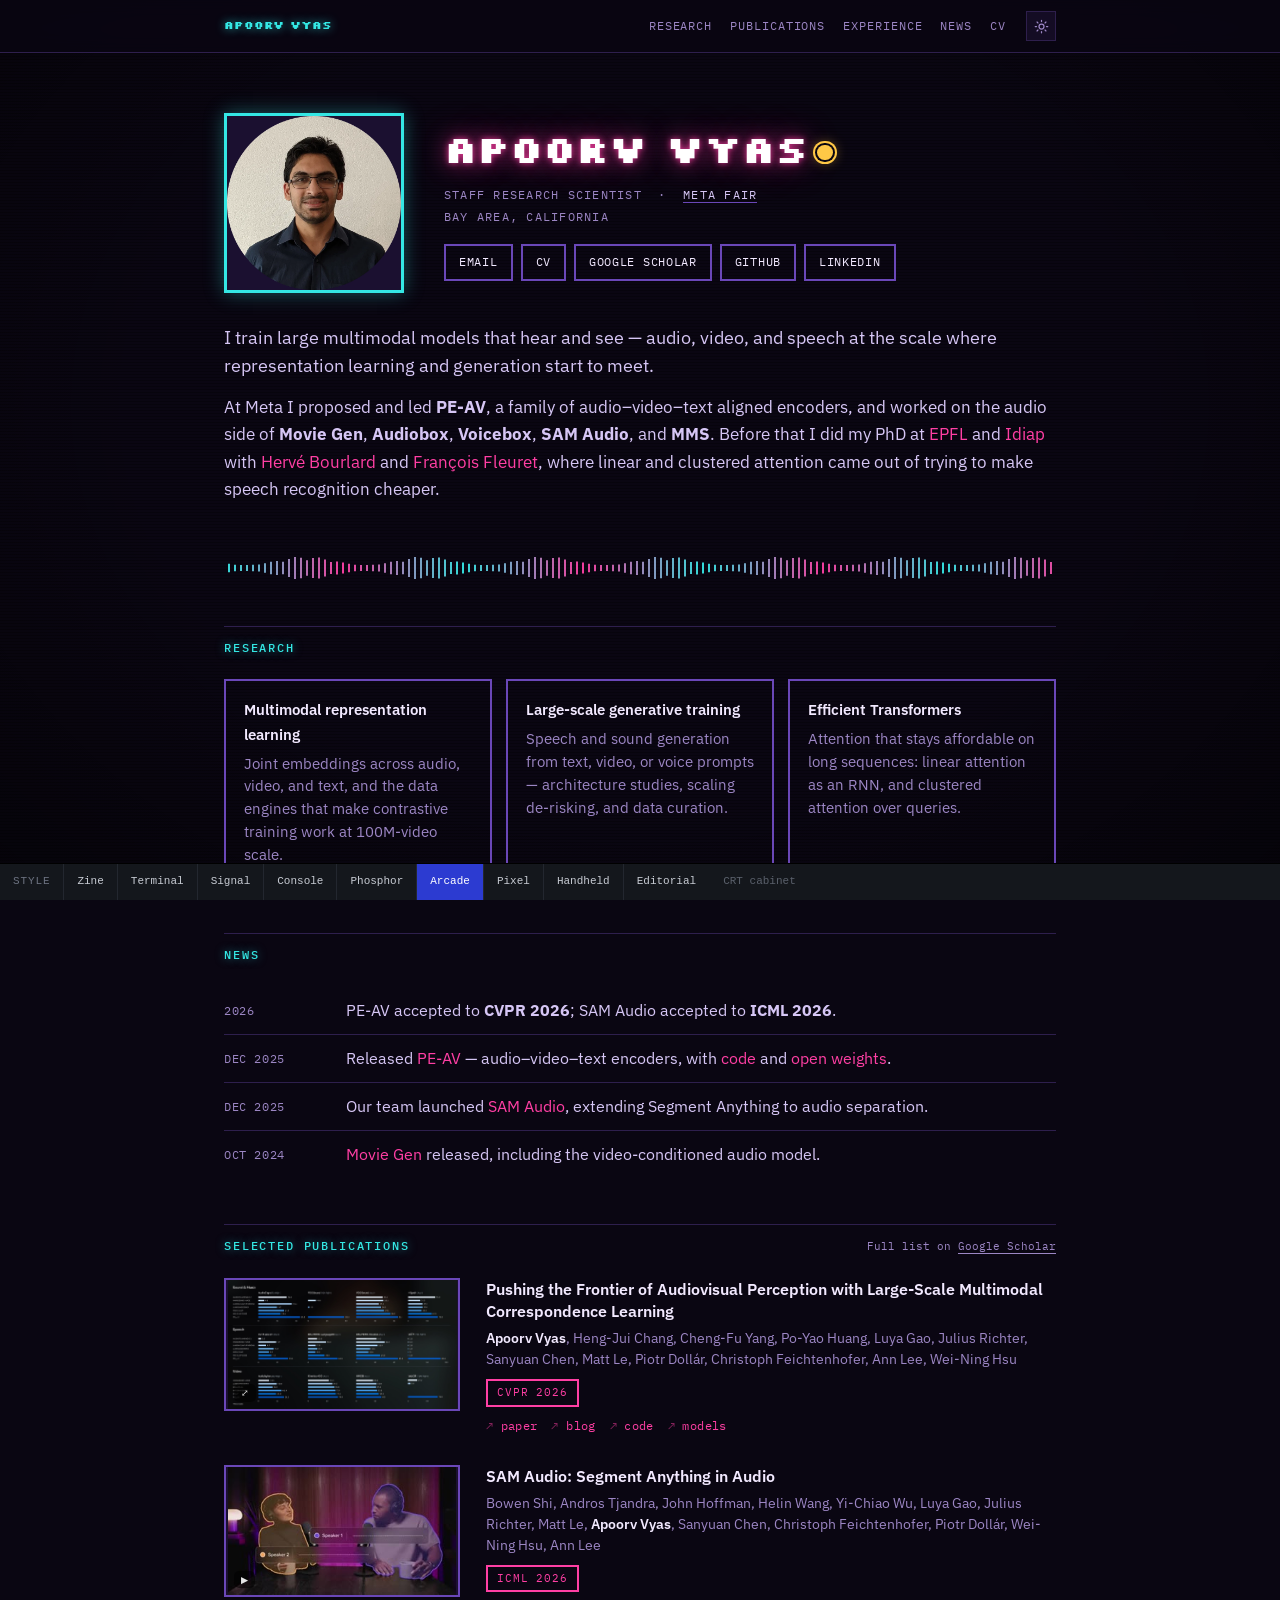
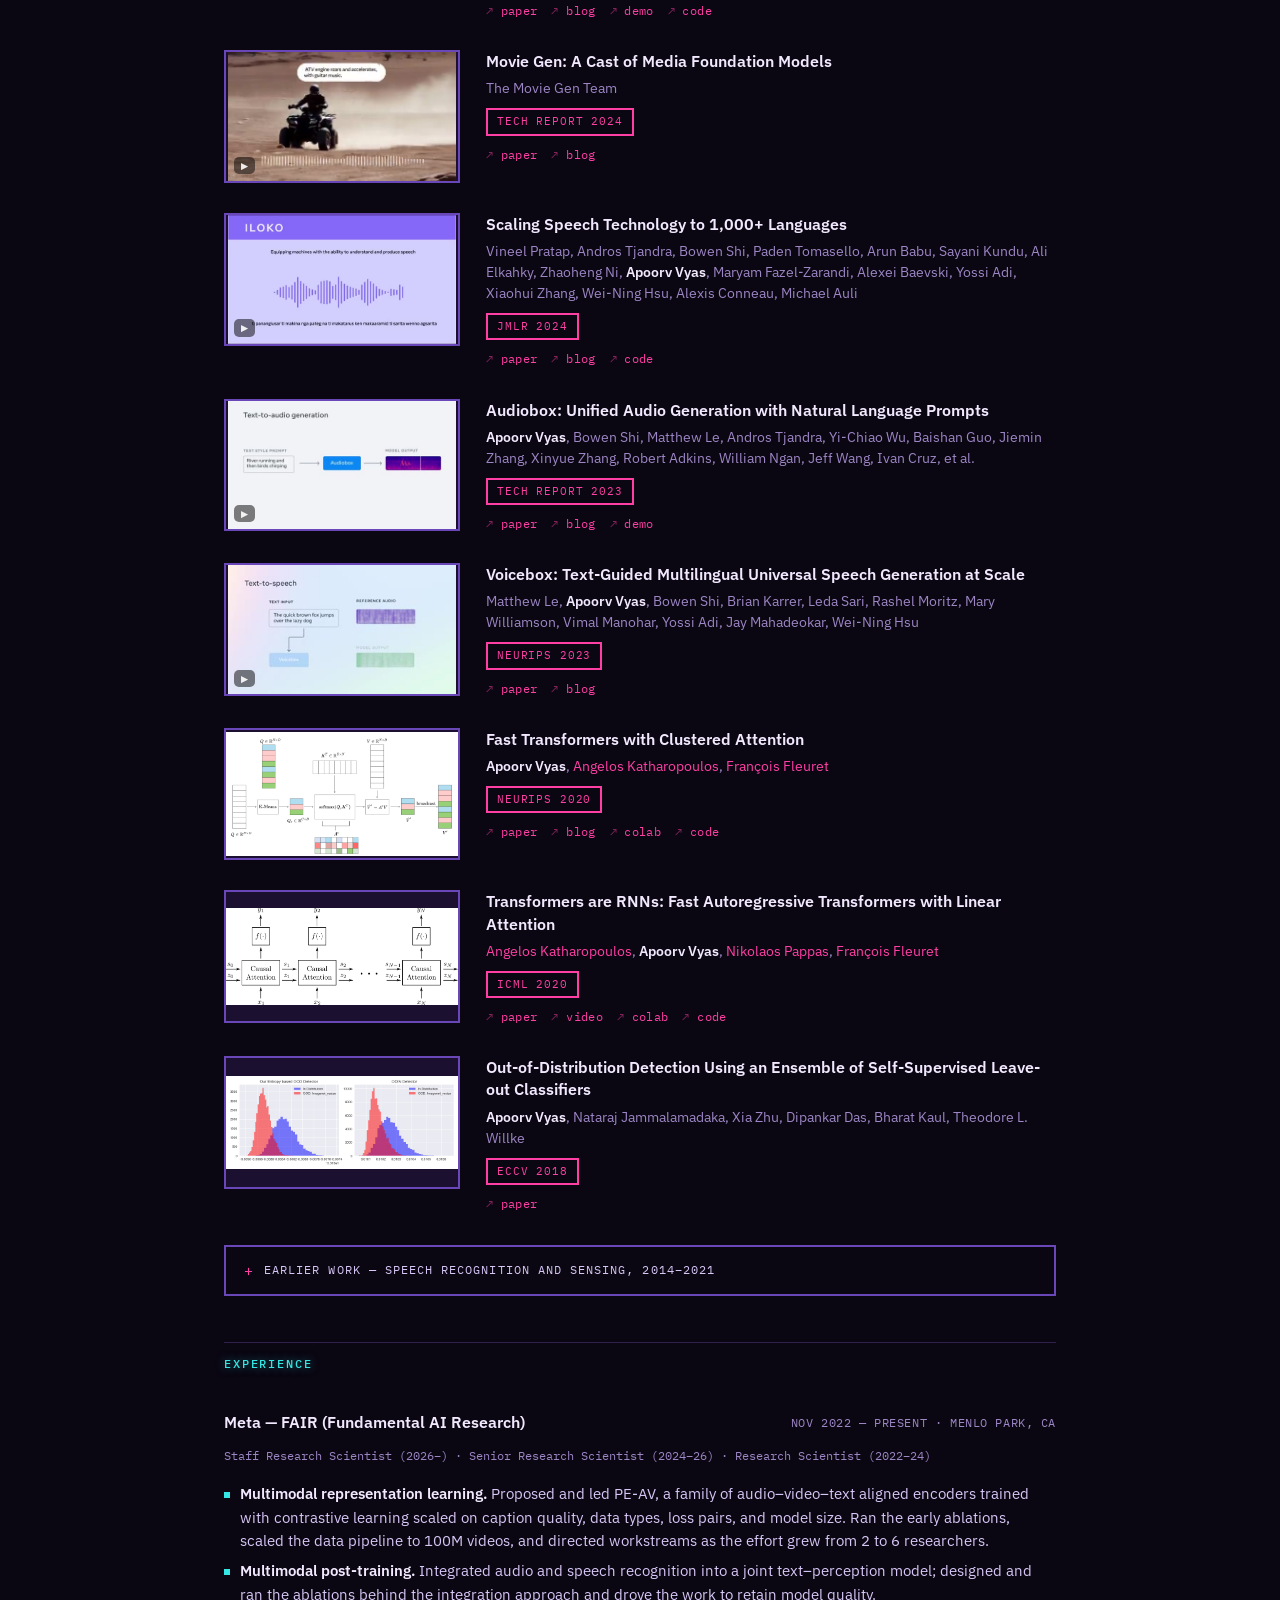
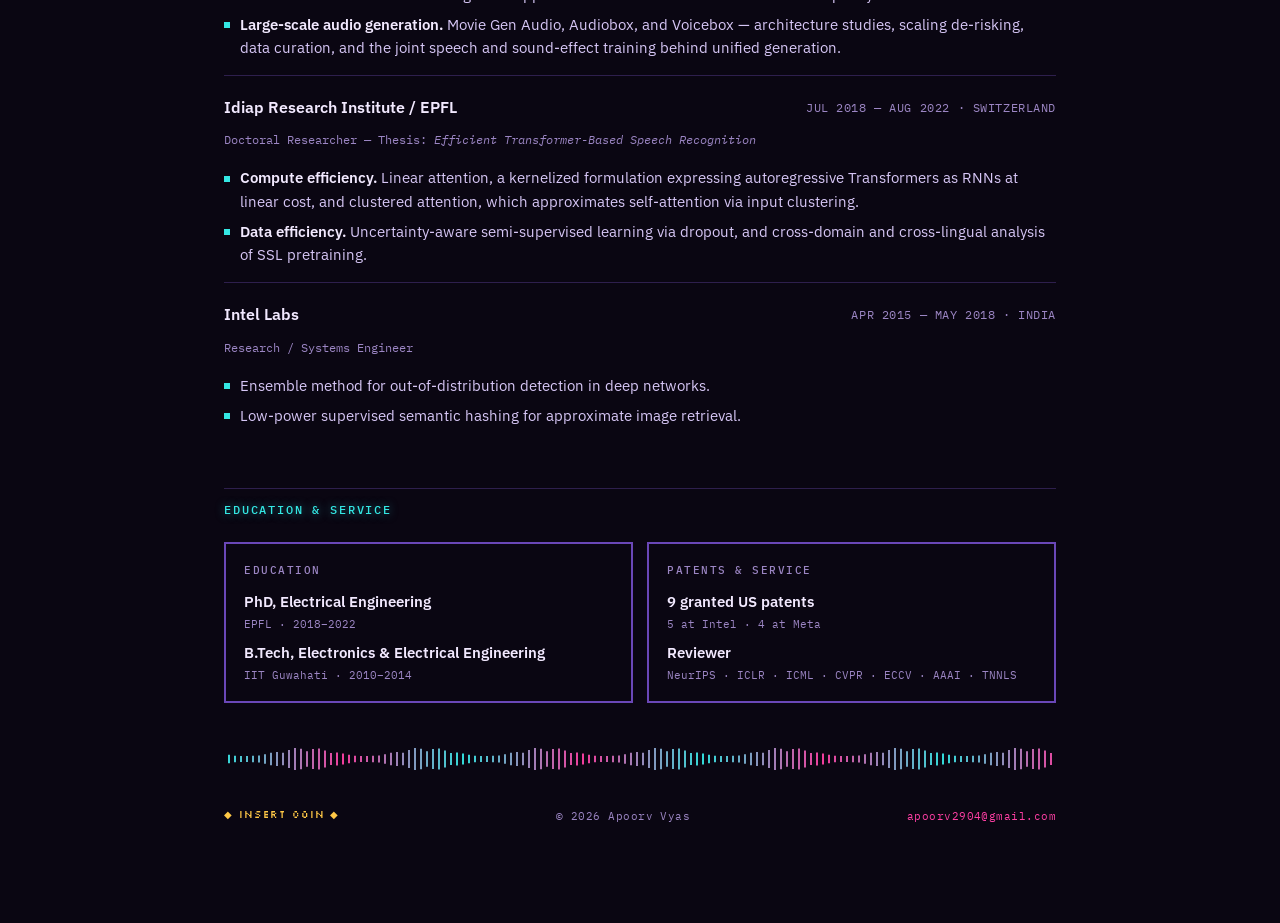
==== preview-arcade.html @ f4fce6f2 "update the website" ====
<!DOCTYPE html>
<html lang="en">
<head>
<meta charset="utf-8">
<meta name="viewport" content="width=device-width, initial-scale=1">
<title>Apoorv Vyas — Arcade</title>

<meta name="author" content="Apoorv Vyas">
<meta name="description" content="Apoorv Vyas is a Staff Research Scientist at Meta FAIR working on multimodal representation learning, large-scale audio and video generation, and efficient Transformers.">

<link rel="canonical" href="https://apoorv2904.github.io/">
<meta property="og:type" content="profile">
<meta property="og:title" content="Apoorv Vyas">
<meta property="og:description" content="Staff Research Scientist at Meta FAIR. Multimodal representation learning, large-scale audio generation, efficient Transformers.">
<meta property="og:url" content="https://apoorv2904.github.io/">
<meta property="og:image" content="https://apoorv2904.github.io/images/social-card.jpg">
<meta name="twitter:card" content="summary_large_image">

<link rel="icon" type="image/svg+xml" href="favicon-pixel.svg">

<link rel="preconnect" href="https://fonts.googleapis.com">
<link rel="preconnect" href="https://fonts.gstatic.com" crossorigin>
<link href="https://fonts.googleapis.com/css2?family=Silkscreen:wght@400;700&family=IBM+Plex+Mono:wght@400;500&family=IBM+Plex+Sans:wght@400;500;600&display=swap" rel="stylesheet">
<link rel="stylesheet" href="style.css">
<link rel="stylesheet" href="style-arcade.css">

<script>
  // Applied before paint so the chosen theme does not flash.
  (function () {
    try {
      var t = localStorage.getItem("theme");
      if (t === "light" || t === "dark") {
        document.documentElement.setAttribute("data-theme", t);
      }
    } catch (e) {}
  })();
</script>

<style>
  .abbar{position:fixed;left:0;right:0;bottom:0;z-index:150;display:flex;align-items:stretch;
    font-family:ui-monospace,Menlo,monospace;font-size:11px;background:#14171C;color:#9AA1AE;
    border-top:1px solid #000}
  .abbar b{padding:9px 13px;font-weight:500;color:#6C7280;letter-spacing:.08em;
    text-transform:uppercase;white-space:nowrap;position:sticky;left:0;background:#14171C}
  .abbar a{padding:9px 13px;color:#C7CBD3;text-decoration:none;border-left:1px solid #23272F;white-space:nowrap}
  .abbar a:hover{background:#1D222A;color:#fff}
  .abbar a.on{background:#2C3BD1;color:#fff}
  .abbar em{padding:9px 14px;font-style:normal;color:#5A606B;white-space:nowrap}
  body{padding-bottom:42px}
</style>
</head>

<body>
<a class="skip" href="#main">Skip to content</a>

<nav class="nav">
  <div class="wrap nav-inner">
    <a class="nav-name" href="#top">Apoorv&nbsp;Vyas</a>
    <div class="nav-links">
      <a href="#research">Research</a>
      <a href="#publications">Publications</a>
      <a href="#experience" class="nav-opt">Experience</a>
      <a href="#news" class="nav-opt">News</a>
      <a href="data/Apoorv_Vyas_CV.pdf">CV</a>
    </div>
    <button class="theme-btn" id="theme-btn" type="button" aria-label="Switch between light and dark theme">
      <svg class="icon-light" viewBox="0 0 24 24" fill="none" stroke="currentColor" stroke-width="2" stroke-linecap="round" aria-hidden="true">
        <circle cx="12" cy="12" r="4"></circle>
        <path d="M12 2v2M12 20v2M4.9 4.9l1.4 1.4M17.7 17.7l1.4 1.4M2 12h2M20 12h2M4.9 19.1l1.4-1.4M17.7 6.3l1.4-1.4"></path>
      </svg>
      <svg class="icon-dark" viewBox="0 0 24 24" fill="none" stroke="currentColor" stroke-width="2" stroke-linecap="round" stroke-linejoin="round" aria-hidden="true">
        <path d="M21 12.8A9 9 0 1 1 11.2 3a7 7 0 0 0 9.8 9.8z"></path>
      </svg>
    </button>
  </div>
</nav>

<main id="main">
<div class="wrap" id="top">

  <!-- ============================================================ HERO -->
  <header class="hero">
    <div class="hero-top">
      <picture>
        <source srcset="images/apoorv-vyas.webp" type="image/webp">
        <img class="portrait" src="images/apoorv-vyas.png" width="180" height="180"
             alt="Apoorv Vyas">
      </picture>

      <div class="hero-id">
        <h1 class="hero-name">Apoorv Vyas</h1>

        <p class="hero-role">
          Staff Research Scientist &nbsp;·&nbsp;
          <a href="https://ai.meta.com/research/">Meta&nbsp;FAIR</a><br>
          Bay Area, California
        </p>

        <ul class="links">
          <li><a href="mailto:apoorv2904@gmail.com">Email</a></li>
          <li><a href="data/Apoorv_Vyas_CV.pdf">CV</a></li>
          <li><a href="https://scholar.google.com/citations?user=7EoDBR0AAAAJ&amp;hl=en">Google Scholar</a></li>
          <li><a href="https://github.com/apoorv2904">GitHub</a></li>
          <li><a href="https://www.linkedin.com/in/apoorv2904">LinkedIn</a></li>
          <!-- <li><a href="https://twitter.com/apoorv2904">Twitter / X</a></li> -->
        </ul>
      </div>
    </div>

    <div class="hero-bio">
      <p class="lede">
        I train large multimodal models that hear and see — audio, video, and speech at
        the scale where representation learning and generation start to meet.
      </p>

      <p>
        At Meta I proposed and led <strong>PE-AV</strong>, a family of audio–video–text
        aligned encoders, and worked on the audio side of
        <strong>Movie&nbsp;Gen</strong>, <strong>Audiobox</strong>,
        <strong>Voicebox</strong>, <strong>SAM&nbsp;Audio</strong>, and
        <strong>MMS</strong>. Before that I did my PhD at
        <a href="https://www.epfl.ch/en/">EPFL</a> and
        <a href="https://www.idiap.ch/en">Idiap</a> with
        <a href="https://people.idiap.ch/bourlard">Hervé Bourlard</a> and
        <a href="https://fleuret.org/francois/">François Fleuret</a>, where linear and
        clustered attention came out of trying to make speech recognition cheaper.
      </p>

      <!-- Uncomment when you want the job search to be public:
      <p class="lede" style="color:var(--signal)">
        I'm currently exploring new research roles — please get in touch.
      </p>
      -->

      <!-- Stamped at deploy time from the CV's git history. Stays hidden
           until then, so a plain local preview shows nothing odd. -->
      <p class="cv-stamp"><!--CV_UPDATED--></p>
    </div>
  </header>

  <div class="wave-rule" aria-hidden="true"></div>

  <!-- ======================================================== RESEARCH -->
  <section class="section" id="research">
    <div class="section-head"><h2>Research</h2></div>

    <div class="focus">
      <article class="focus-card">
        <h3>Multimodal representation learning</h3>
        <p>Joint embeddings across audio, video, and text, and the data engines
           that make contrastive training work at 100M-video scale.</p>
      </article>
      <article class="focus-card">
        <h3>Large-scale generative training</h3>
        <p>Speech and sound generation from text, video, or voice prompts —
           architecture studies, scaling de-risking, and data curation.</p>
      </article>
      <article class="focus-card">
        <h3>Efficient Transformers</h3>
        <p>Attention that stays affordable on long sequences: linear attention
           as an RNN, and clustered attention over queries.</p>
      </article>
    </div>
  </section>

  <!-- ============================================================ NEWS -->
  <section class="section" id="news">
    <div class="section-head"><h2>News</h2></div>

    <div class="news">
      <div class="news-item">
        <div class="news-date">2026</div>
        <p>PE-AV accepted to <strong>CVPR 2026</strong>; SAM Audio accepted to
           <strong>ICML 2026</strong>.</p>
      </div>
      <div class="news-item">
        <div class="news-date">Dec 2025</div>
        <p>Released <a href="https://arxiv.org/abs/2512.19687">PE-AV</a> — audio–video–text
           encoders, with
           <a href="https://github.com/facebookresearch/perception_models">code</a> and
           <a href="https://huggingface.co/collections/facebook/perception-encoder-audio-visual">open weights</a>.</p>
      </div>
      <div class="news-item">
        <div class="news-date">Dec 2025</div>
        <p>Our team launched <a href="https://ai.meta.com/samaudio/">SAM Audio</a>,
           extending Segment Anything to audio separation.</p>
      </div>
      <div class="news-item">
        <div class="news-date">Oct 2024</div>
        <p><a href="https://ai.meta.com/research/movie-gen/">Movie Gen</a> released,
           including the video-conditioned audio model.</p>
      </div>
    </div>
  </section>

  <!-- ==================================================== PUBLICATIONS -->
  <section class="section" id="publications">
    <div class="section-head">
      <h2>Selected publications</h2>
      <span class="section-note">Full list on
        <a href="https://scholar.google.com/citations?user=7EoDBR0AAAAJ&amp;hl=en">Google Scholar</a></span>
    </div>

    <div class="pubs">

      <!-- PE-AV -->
      <article class="pub">
        <a class="pub-media is-zoom" href="images/pe-av-results.jpg"
           aria-label="Open the PE-AV benchmark figure at full size">
          <img src="images/pe-av-results.jpg" width="1921" height="1080" loading="lazy"
               alt="Zero-shot benchmark results for PE-AV across sound and music, speech, and video tasks">
        </a>
        <div>
          <h3 class="pub-title">
            <a href="https://arxiv.org/abs/2512.19687">Pushing the Frontier of Audiovisual
            Perception with Large-Scale Multimodal Correspondence Learning</a>
          </h3>
          <p class="pub-authors">
            <span class="me">Apoorv Vyas</span>, Heng-Jui Chang, Cheng-Fu Yang,
            Po-Yao Huang, Luya Gao, Julius Richter, Sanyuan Chen, Matt Le,
            Piotr Dollár, Christoph Feichtenhofer, Ann Lee, Wei-Ning Hsu
          </p>
          <div class="pub-meta">
            <span class="chip chip-venue">CVPR 2026</span>
          </div>
          <div class="pub-links">
            <a href="https://arxiv.org/abs/2512.19687">paper</a>
            <a href="https://ai.meta.com/research/publications/pushing-the-frontier-of-audiovisual-perception-with-large-scale-multimodal-correspondence-learning/">blog</a>
            <a href="https://github.com/facebookresearch/perception_models">code</a>
            <a href="https://huggingface.co/collections/facebook/perception-encoder-audio-visual">models</a>
          </div>
        </div>
      </article>

      <!-- SAM Audio -->
      <article class="pub">
        <div class="pub-media" data-playable>
          <video muted loop playsinline preload="none" poster="images/poster-sam-audio.jpg"
                 aria-label="SAM Audio demo clip">
            <source src="media/sam-audio.mp4" type="video/mp4">
          </video>
          <button class="sound-btn" type="button" aria-label="Play this clip with sound">
            <svg class="i-off" viewBox="0 0 24 24" fill="none" stroke="currentColor" stroke-width="2" stroke-linecap="round" stroke-linejoin="round" aria-hidden="true"><path d="M11 5 6 9H2v6h4l5 4z"/><path d="m22 9-6 6M16 9l6 6"/></svg>
            <svg class="i-on" viewBox="0 0 24 24" fill="none" stroke="currentColor" stroke-width="2" stroke-linecap="round" stroke-linejoin="round" aria-hidden="true"><path d="M11 5 6 9H2v6h4l5 4z"/><path d="M15.5 8.5a5 5 0 0 1 0 7M18.5 5.5a9 9 0 0 1 0 13"/></svg>
          </button>
        </div>
        <div>
          <h3 class="pub-title">
            <a href="https://arxiv.org/abs/2512.18099">SAM Audio: Segment Anything in Audio</a>
          </h3>
          <p class="pub-authors">
            Bowen Shi, Andros Tjandra, John Hoffman, Helin Wang, Yi-Chiao Wu, Luya Gao,
            Julius Richter, Matt Le, <span class="me">Apoorv Vyas</span>, Sanyuan Chen,
            Christoph Feichtenhofer, Piotr Dollár, Wei-Ning Hsu, Ann Lee
          </p>
          <div class="pub-meta">
            <span class="chip chip-venue">ICML 2026</span>
          </div>
          <div class="pub-links">
            <a href="https://arxiv.org/abs/2512.18099">paper</a>
            <a href="https://ai.meta.com/samaudio/">blog</a>
            <a href="https://aidemos.meta.com/segment-anything/editor/segment-audio">demo</a>
            <a href="https://github.com/facebookresearch/sam-audio">code</a>
          </div>
        </div>
      </article>

      <!-- Movie Gen -->
      <article class="pub">
        <div class="pub-media" data-playable>
          <video muted loop playsinline preload="none" poster="images/poster-movie-gen.jpg"
                 aria-label="Movie Gen Audio demo clip">
            <source src="media/movie-gen.mp4" type="video/mp4">
          </video>
          <button class="sound-btn" type="button" aria-label="Play this clip with sound">
            <svg class="i-off" viewBox="0 0 24 24" fill="none" stroke="currentColor" stroke-width="2" stroke-linecap="round" stroke-linejoin="round" aria-hidden="true"><path d="M11 5 6 9H2v6h4l5 4z"/><path d="m22 9-6 6M16 9l6 6"/></svg>
            <svg class="i-on" viewBox="0 0 24 24" fill="none" stroke="currentColor" stroke-width="2" stroke-linecap="round" stroke-linejoin="round" aria-hidden="true"><path d="M11 5 6 9H2v6h4l5 4z"/><path d="M15.5 8.5a5 5 0 0 1 0 7M18.5 5.5a9 9 0 0 1 0 13"/></svg>
          </button>
        </div>
        <div>
          <h3 class="pub-title">
            <a href="https://arxiv.org/abs/2410.13720">Movie Gen: A Cast of Media Foundation Models</a>
          </h3>
          <p class="pub-authors">The Movie Gen Team</p>
          <div class="pub-meta">
            <span class="chip chip-venue">Tech report 2024</span>
          </div>
          <div class="pub-links">
            <a href="https://arxiv.org/abs/2410.13720">paper</a>
            <a href="https://ai.meta.com/research/movie-gen/">blog</a>
          </div>
        </div>
      </article>

      <!-- MMS -->
      <article class="pub">
        <div class="pub-media" data-playable>
          <video muted loop playsinline preload="none" poster="images/poster-mms.jpg"
                 aria-label="MMS text-to-speech demo across low-resource languages">
            <source src="media/mms.mp4" type="video/mp4">
          </video>
          <button class="sound-btn" type="button" aria-label="Play this clip with sound">
            <svg class="i-off" viewBox="0 0 24 24" fill="none" stroke="currentColor" stroke-width="2" stroke-linecap="round" stroke-linejoin="round" aria-hidden="true"><path d="M11 5 6 9H2v6h4l5 4z"/><path d="m22 9-6 6M16 9l6 6"/></svg>
            <svg class="i-on" viewBox="0 0 24 24" fill="none" stroke="currentColor" stroke-width="2" stroke-linecap="round" stroke-linejoin="round" aria-hidden="true"><path d="M11 5 6 9H2v6h4l5 4z"/><path d="M15.5 8.5a5 5 0 0 1 0 7M18.5 5.5a9 9 0 0 1 0 13"/></svg>
          </button>
        </div>
        <div>
          <h3 class="pub-title">
            <a href="https://arxiv.org/abs/2305.13516">Scaling Speech Technology to 1,000+ Languages</a>
          </h3>
          <p class="pub-authors">
            Vineel Pratap, Andros Tjandra, Bowen Shi, Paden Tomasello, Arun Babu,
            Sayani Kundu, Ali Elkahky, Zhaoheng Ni, <span class="me">Apoorv Vyas</span>,
            Maryam Fazel-Zarandi, Alexei Baevski, Yossi Adi, Xiaohui Zhang,
            Wei-Ning Hsu, Alexis Conneau, Michael Auli
          </p>
          <div class="pub-meta">
            <span class="chip chip-venue">JMLR 2024</span>
          </div>
          <div class="pub-links">
            <a href="https://arxiv.org/abs/2305.13516">paper</a>
            <a href="https://ai.meta.com/blog/multilingual-model-speech-recognition/">blog</a>
            <a href="https://github.com/facebookresearch/fairseq/blob/main/examples/mms/README.md">code</a>
          </div>
        </div>
      </article>

      <!-- Audiobox -->
      <article class="pub">
        <div class="pub-media" data-playable>
          <video muted loop playsinline preload="none" poster="images/poster-audiobox.jpg"
                 aria-label="Audiobox demo clip">
            <source src="media/audiobox.mp4" type="video/mp4">
          </video>
          <button class="sound-btn" type="button" aria-label="Play this clip with sound">
            <svg class="i-off" viewBox="0 0 24 24" fill="none" stroke="currentColor" stroke-width="2" stroke-linecap="round" stroke-linejoin="round" aria-hidden="true"><path d="M11 5 6 9H2v6h4l5 4z"/><path d="m22 9-6 6M16 9l6 6"/></svg>
            <svg class="i-on" viewBox="0 0 24 24" fill="none" stroke="currentColor" stroke-width="2" stroke-linecap="round" stroke-linejoin="round" aria-hidden="true"><path d="M11 5 6 9H2v6h4l5 4z"/><path d="M15.5 8.5a5 5 0 0 1 0 7M18.5 5.5a9 9 0 0 1 0 13"/></svg>
          </button>
        </div>
        <div>
          <h3 class="pub-title">
            <a href="https://arxiv.org/abs/2312.15821">Audiobox: Unified Audio Generation
            with Natural Language Prompts</a>
          </h3>
          <p class="pub-authors">
            <span class="me">Apoorv Vyas</span>, Bowen Shi, Matthew Le, Andros Tjandra,
            Yi-Chiao Wu, Baishan Guo, Jiemin Zhang, Xinyue Zhang, Robert Adkins,
            William Ngan, Jeff Wang, Ivan Cruz, et al.
          </p>
          <div class="pub-meta">
            <span class="chip chip-venue">Tech report 2023</span>
          </div>
          <div class="pub-links">
            <a href="https://arxiv.org/abs/2312.15821">paper</a>
            <a href="https://ai.meta.com/blog/audiobox-generating-audio-voice-natural-language-prompts/">blog</a>
            <a href="https://audiobox.metademolab.com/">demo</a>
          </div>
        </div>
      </article>

      <!-- Voicebox -->
      <article class="pub">
        <div class="pub-media" data-playable>
          <video muted loop playsinline preload="none" poster="images/poster-voicebox.jpg"
                 aria-label="Voicebox demo clip">
            <source src="media/voicebox.mp4" type="video/mp4">
          </video>
          <button class="sound-btn" type="button" aria-label="Play this clip with sound">
            <svg class="i-off" viewBox="0 0 24 24" fill="none" stroke="currentColor" stroke-width="2" stroke-linecap="round" stroke-linejoin="round" aria-hidden="true"><path d="M11 5 6 9H2v6h4l5 4z"/><path d="m22 9-6 6M16 9l6 6"/></svg>
            <svg class="i-on" viewBox="0 0 24 24" fill="none" stroke="currentColor" stroke-width="2" stroke-linecap="round" stroke-linejoin="round" aria-hidden="true"><path d="M11 5 6 9H2v6h4l5 4z"/><path d="M15.5 8.5a5 5 0 0 1 0 7M18.5 5.5a9 9 0 0 1 0 13"/></svg>
          </button>
        </div>
        <div>
          <h3 class="pub-title">
            <a href="https://arxiv.org/abs/2306.15687">Voicebox: Text-Guided Multilingual
            Universal Speech Generation at Scale</a>
          </h3>
          <p class="pub-authors">
            Matthew Le, <span class="me">Apoorv Vyas</span>, Bowen Shi, Brian Karrer,
            Leda Sari, Rashel Moritz, Mary Williamson, Vimal Manohar, Yossi Adi,
            Jay Mahadeokar, Wei-Ning Hsu
          </p>
          <div class="pub-meta">
            <span class="chip chip-venue">NeurIPS 2023</span>
          </div>
          <div class="pub-links">
            <a href="https://arxiv.org/abs/2306.15687">paper</a>
            <a href="https://voicebox.metademolab.com/">blog</a>
          </div>
        </div>
      </article>

      <!-- Clustered attention -->
      <article class="pub">
        <div class="pub-media">
          <img src="images/neurips_2020_fast.jpg" alt="" loading="lazy">
        </div>
        <div>
          <h3 class="pub-title">
            <a href="https://arxiv.org/abs/2007.04825">Fast Transformers with Clustered Attention</a>
          </h3>
          <p class="pub-authors">
            <span class="me">Apoorv Vyas</span>,
            <a href="https://angeloskath.github.io/">Angelos Katharopoulos</a>,
            <a href="https://fleuret.org/francois/">François Fleuret</a>
          </p>
          <div class="pub-meta">
            <span class="chip chip-venue">NeurIPS 2020</span>
          </div>
          <div class="pub-links">
            <a href="https://arxiv.org/abs/2007.04825">paper</a>
            <a href="https://clustered-transformers.github.io/blog">blog</a>
            <a href="https://colab.research.google.com/drive/1E8BYQf3Puxb643LOyIjT-0m3yXGO28ev?usp=sharing">colab</a>
            <a href="https://github.com/idiap/fast-transformers">code</a>
          </div>
        </div>
      </article>

      <!-- Linear attention -->
      <article class="pub">
        <div class="pub-media">
          <img src="images/icml_2020_transformers.jpg" alt="" loading="lazy">
        </div>
        <div>
          <h3 class="pub-title">
            <a href="https://arxiv.org/abs/2006.16236">Transformers are RNNs: Fast
            Autoregressive Transformers with Linear Attention</a>
          </h3>
          <p class="pub-authors">
            <a href="https://angeloskath.github.io/">Angelos Katharopoulos</a>,
            <span class="me">Apoorv Vyas</span>,
            <a href="https://nik0spapp.github.io/">Nikolaos Pappas</a>,
            <a href="https://fleuret.org/francois/">François Fleuret</a>
          </p>
          <div class="pub-meta">
            <span class="chip chip-venue">ICML 2020</span>
          </div>
          <div class="pub-links">
            <a href="https://arxiv.org/abs/2006.16236">paper</a>
            <a href="https://youtu.be/KBWh7XCUAi8">video</a>
            <a href="https://colab.research.google.com/drive/1BV4OaWRAHYGeimO0cqHD86GfnfgUaKD4?usp=sharing">colab</a>
            <a href="https://github.com/idiap/fast-transformers">code</a>
          </div>
        </div>
      </article>

      <!-- OOD -->
      <article class="pub">
        <div class="pub-media">
          <img src="images/eccv_2018_ood.jpg" alt="" loading="lazy">
        </div>
        <div>
          <h3 class="pub-title">
            <a href="https://arxiv.org/abs/1809.03576">Out-of-Distribution Detection Using
            an Ensemble of Self-Supervised Leave-out Classifiers</a>
          </h3>
          <p class="pub-authors">
            <span class="me">Apoorv Vyas</span>, Nataraj Jammalamadaka, Xia Zhu,
            Dipankar Das, Bharat Kaul, Theodore L. Willke
          </p>
          <div class="pub-meta">
            <span class="chip chip-venue">ECCV 2018</span>
          </div>
          <div class="pub-links">
            <a href="https://arxiv.org/abs/1809.03576">paper</a>
          </div>
        </div>
      </article>

    </div>

    <!-- ------------------------------------------------ earlier work -->
    <details class="earlier">
      <summary>Earlier work — speech recognition and sensing, 2014–2021</summary>
      <div class="earlier-body">

        <article class="pub-sm">
          <div class="pub-media"><img src="images/wav2vec2.JPG" alt="" loading="lazy"></div>
          <div>
            <h3 class="pub-title">
              <a href="https://arxiv.org/abs/2104.02558">Comparing CTC and LFMMI for
              Out-of-Domain Adaptation of wav2vec 2.0 Acoustic Models</a>
            </h3>
            <p class="pub-authors">
              <span class="me">Apoorv Vyas</span>, Srikanth Madikeri, Hervé Bourlard
            </p>
            <div class="pub-meta"><span class="chip chip-venue">Interspeech 2021</span></div>
            <div class="pub-links"><a href="https://arxiv.org/abs/2104.02558">paper</a></div>
          </div>
        </article>

        <article class="pub-sm">
          <div class="pub-media"><img src="images/arxiv_2020_lfmmi.JPG" alt="" loading="lazy"></div>
          <div>
            <h3 class="pub-title">
              <a href="https://arxiv.org/abs/2012.14252">Lattice-Free MMI Adaptation of
              Self-Supervised Pretrained Acoustic Models</a>
            </h3>
            <p class="pub-authors">
              <span class="me">Apoorv Vyas</span>, Srikanth Madikeri, Hervé Bourlard
            </p>
            <div class="pub-meta"><span class="chip chip-venue">ICASSP 2021</span></div>
            <div class="pub-links">
              <a href="https://arxiv.org/abs/2012.14252">paper</a>
              <a href="https://github.com/idiap/apam">code</a>
            </div>
          </div>
        </article>

        <article class="pub-sm">
          <div class="pub-media"><img src="images/interspeech_2019_unbiassed.jpg" alt="" loading="lazy"></div>
          <div>
            <h3 class="pub-title">
              <a href="https://www.isca-archive.org/interspeech_2019/tong19b_interspeech.html">Unbiased
              Semi-supervised LF-MMI Training Using Dropout</a>
            </h3>
            <p class="pub-authors">
              Sibo Tong, <span class="me">Apoorv Vyas</span>,
              <a href="https://pgarner.github.io/">Philip N. Garner</a>, Hervé Bourlard
            </p>
            <div class="pub-meta"><span class="chip chip-venue">Interspeech 2019</span></div>
            <div class="pub-links">
              <a href="https://www.isca-archive.org/interspeech_2019/tong19b_interspeech.html">paper</a>
            </div>
          </div>
        </article>

        <article class="pub-sm">
          <div class="pub-media"><img src="images/icassp_2019_analyzing.jpg" alt="" loading="lazy"></div>
          <div>
            <h3 class="pub-title">
              <a href="https://ieeexplore.ieee.org/document/8683086">Analyzing Uncertainties
              in Speech Recognition Using Dropout</a>
            </h3>
            <p class="pub-authors">
              <span class="me">Apoorv Vyas</span>, Pranay Dighe, Sibo Tong, Hervé Bourlard
            </p>
            <div class="pub-meta"><span class="chip chip-venue">ICASSP 2019</span></div>
            <div class="pub-links">
              <a href="https://ieeexplore.ieee.org/document/8683086">paper</a>
            </div>
          </div>
        </article>

        <article class="pub-sm">
          <div class="pub-media"><img src="images/wfiot_2016_cs.jpg" alt="" loading="lazy"></div>
          <div>
            <h3 class="pub-title">
              <a href="https://ieeexplore.ieee.org/document/7845493">Power Efficient
              Compressive Sensing for Continuous Monitoring of ECG and PPG in a
              Wearable System</a>
            </h3>
            <p class="pub-authors">
              Vijay Natarajan, <span class="me">Apoorv Vyas</span>
            </p>
            <div class="pub-meta"><span class="chip chip-venue">WF-IoT 2016</span></div>
            <div class="pub-links">
              <a href="https://ieeexplore.ieee.org/document/7845493">paper</a>
            </div>
          </div>
        </article>

        <article class="pub-sm">
          <div class="pub-media"><img src="images/icvgip_2014_commercial.jpg" alt="" loading="lazy"></div>
          <div>
            <h3 class="pub-title">Commercial Block Detection in Broadcast News Videos</h3>
            <p class="pub-authors">
              <span class="me">Apoorv Vyas</span>, Raghvendra Kannao, Vishal Bhargava,
              <a href="https://www.iitg.ac.in/eee/pguha.html">Prithwijit Guha</a>
            </p>
            <div class="pub-meta"><span class="chip chip-venue">ICVGIP 2014</span></div>
            <div class="pub-links">
              <a href="https://dl.acm.org/doi/10.1145/2683483.2683546">paper</a>
            </div>
          </div>
        </article>

        <p class="pub-blurb" style="margin:0">
          Also: <em>Pkwrap: a PyTorch Package for LF-MMI Training of Acoustic Models</em>
          (Madikeri, Tong, Zuluaga-Gomez, <strong>Vyas</strong>, Motlicek, Bourlard) —
          <a href="https://arxiv.org/abs/2010.03466">paper</a> ·
          <a href="https://github.com/idiap/pkwrap">code</a>.
        </p>

      </div>
    </details>
  </section>

  <!-- ====================================================== EXPERIENCE -->
  <section class="section" id="experience">
    <div class="section-head"><h2>Experience</h2></div>

    <div class="roles">

      <article class="role">
        <h3 class="role-org">Meta — FAIR (Fundamental AI Research)</h3>
        <div class="role-when">Nov 2022 — Present · Menlo Park, CA</div>
        <p class="role-titles">
          Staff Research Scientist (2026–) · Senior Research Scientist (2024–26) ·
          Research Scientist (2022–24)
        </p>
        <ul class="role-body">
          <li><strong>Multimodal representation learning.</strong> Proposed and led PE-AV,
            a family of audio–video–text aligned encoders trained with contrastive learning
            scaled on caption quality, data types, loss pairs, and model size. Ran the early
            ablations, scaled the data pipeline to 100M videos, and directed workstreams as
            the effort grew from 2 to 6 researchers.</li>
          <li><strong>Multimodal post-training.</strong> Integrated audio and speech
            recognition into a joint text–perception model; designed and ran the ablations
            behind the integration approach and drove the work to retain model quality.</li>
          <li><strong>Large-scale audio generation.</strong> Movie Gen Audio, Audiobox,
            and Voicebox — architecture studies, scaling de-risking, data curation, and
            the joint speech and sound-effect training behind unified generation.</li>
        </ul>
      </article>

      <article class="role">
        <h3 class="role-org">Idiap Research Institute / EPFL</h3>
        <div class="role-when">Jul 2018 — Aug 2022 · Switzerland</div>
        <p class="role-titles">
          Doctoral Researcher — Thesis: <em>Efficient Transformer-Based Speech Recognition</em>
        </p>
        <ul class="role-body">
          <li><strong>Compute efficiency.</strong> Linear attention, a kernelized formulation
            expressing autoregressive Transformers as RNNs at linear cost, and clustered
            attention, which approximates self-attention via input clustering.</li>
          <li><strong>Data efficiency.</strong> Uncertainty-aware semi-supervised learning
            via dropout, and cross-domain and cross-lingual analysis of SSL pretraining.</li>
        </ul>
      </article>

      <article class="role">
        <h3 class="role-org">Intel Labs</h3>
        <div class="role-when">Apr 2015 — May 2018 · India</div>
        <p class="role-titles">Research / Systems Engineer</p>
        <ul class="role-body">
          <li>Ensemble method for out-of-distribution detection in deep networks.</li>
          <li>Low-power supervised semantic hashing for approximate image retrieval.</li>
        </ul>
      </article>

    </div>
  </section>

  <!-- ======================================================= EDUCATION -->
  <section class="section" id="education">
    <div class="section-head"><h2>Education &amp; service</h2></div>

    <div class="two-col">
      <div class="panel">
        <h3>Education</h3>
        <p><strong>PhD, Electrical Engineering</strong>
          <span class="sub">EPFL · 2018–2022</span></p>
        <p><strong>B.Tech, Electronics &amp; Electrical Engineering</strong>
          <span class="sub">IIT Guwahati · 2010–2014</span></p>
      </div>
      <div class="panel">
        <h3>Patents &amp; service</h3>
        <p><strong>9 granted US patents</strong>
          <span class="sub">5 at Intel · 4 at Meta</span></p>
        <p><strong>Reviewer</strong>
          <span class="sub">NeurIPS · ICLR · ICML · CVPR · ECCV · AAAI · TNNLS</span></p>
      </div>
    </div>
  </section>

  <div class="wave-rule wave-rule--end" aria-hidden="true"></div>

  <footer class="footer">
    <span>© 2026 Apoorv Vyas</span>
    <span><a href="mailto:apoorv2904@gmail.com">apoorv2904@gmail.com</a></span>
  </footer>

</div>
</main>

<script>
  // Theme toggle -------------------------------------------------------
  (function () {
    var btn = document.getElementById("theme-btn");
    if (!btn) return;
    btn.addEventListener("click", function () {
      var root = document.documentElement;
      var current = root.getAttribute("data-theme");
      if (!current) {
        current = window.matchMedia("(prefers-color-scheme: dark)").matches ? "dark" : "light";
      }
      var next = current === "dark" ? "light" : "dark";
      root.setAttribute("data-theme", next);
      try { localStorage.setItem("theme", next); } catch (e) {}
    });
  })();

  // Publication clips ---------------------------------------------------
  // Hover previews the clip muted. The sound button is the point though:
  // these are audio papers, so a silent preview only tells half the story.
  (function () {
    var boxes = [].slice.call(document.querySelectorAll(".pub-media[data-playable]"));
    var calm = window.matchMedia("(prefers-reduced-motion: reduce)").matches;

    function silence(except) {
      boxes.forEach(function (b) {
        if (b === except) return;
        var v = b.querySelector("video");
        if (!v) return;
        v.pause();
        v.muted = true;
        b.classList.remove("is-playing", "has-sound");
      });
    }

    boxes.forEach(function (box) {
      var vid = box.querySelector("video");
      var btn = box.querySelector(".sound-btn");
      if (!vid) return;

      function start() {
        var p = vid.play();
        if (p && p.catch) p.catch(function () {});
        box.classList.add("is-playing");
      }

      function stop() {
        if (box.classList.contains("has-sound")) return;  // audible: let it run
        vid.pause();
        box.classList.remove("is-playing");
      }

      if (!calm) {
        box.addEventListener("mouseenter", start);
        box.addEventListener("mouseleave", stop);
        box.addEventListener("focusin", start);
        box.addEventListener("focusout", stop);
      }

      if (btn) {
        btn.addEventListener("click", function (e) {
          e.preventDefault();
          e.stopPropagation();
          var on = box.classList.toggle("has-sound");
          if (on) {
            silence(box);
            vid.muted = false;
            btn.setAttribute("aria-label", "Mute this clip");
            start();
          } else {
            vid.muted = true;
            btn.setAttribute("aria-label", "Play this clip with sound");
          }
        });
      }

      vid.addEventListener("ended", function () {
        box.classList.remove("is-playing");
      });
    });
  })();
</script>

<script type="application/ld+json">
{
  "@context": "https://schema.org",
  "@type": "Person",
  "name": "Apoorv Vyas",
  "url": "https://apoorv2904.github.io/",
  "image": "https://apoorv2904.github.io/images/apoorv-vyas.png",
  "jobTitle": "Staff Research Scientist",
  "worksFor": { "@type": "Organization", "name": "Meta" },
  "alumniOf": [
    { "@type": "CollegeOrUniversity", "name": "EPFL" },
    { "@type": "CollegeOrUniversity", "name": "Indian Institute of Technology Guwahati" }
  ],
  "knowsAbout": [
    "Multimodal representation learning",
    "Audio generation",
    "Speech recognition",
    "Efficient Transformers"
  ],
  "sameAs": [
    "https://scholar.google.com/citations?user=7EoDBR0AAAAJ&hl=en",
    "https://github.com/apoorv2904",
    "https://www.linkedin.com/in/apoorv2904"
  ]
}
</script>

<div class="abbar"><b>Style</b><a href="preview-zine.html">Zine</a><a href="preview-terminal.html">Terminal</a><a href="preview-signal.html">Signal</a><a href="preview-console.html">Console</a><a href="preview-phosphor.html">Phosphor</a><a href="preview-arcade.html" class="on">Arcade</a><a href="preview-pixel.html">Pixel</a><a href="preview-handheld.html">Handheld</a><a href="preview-editorial.html">Editorial</a><em>CRT cabinet</em></div>
</body>
</html>
---- style.css ----
/* ==========================================================================
   Apoorv Vyas — personal site
   Palette continues the blue/amber of the previous site, deepened.
   Type: Archivo (display) + Source Serif 4 (body) + IBM Plex Mono (data).
   ========================================================================== */

:root {
  --paper:        #FBFBFA;
  --surface:      #FFFFFF;
  --surface-2:    #F4F5F7;
  --ink:          #14171C;
  --ink-2:        #3B414D;
  --muted:        #667085;
  --line:         #E4E5E9;
  --line-strong:  #C9CCD4;
  --wave:         #B6BBC6;
  --name-weight:  600;
  /* Inlined rather than url(images/wave.svg): Chrome gives file://
     resources opaque origins, and a blocked mask renders as nothing.
     One shape for every skin — they differ by colour and tempo only. */
  --wave-svg:       url("data:image/svg+xml,%3Csvg%20xmlns%3D%22http%3A%2F%2Fwww.w3.org%2F2000%2Fsvg%22%20width%3D%22240%22%20height%3D%2224%22%20viewBox%3D%220%200%20240%2024%22%3E%3Cpath%20d%3D%22M2%205.8h2v12.4h-2zM8%202.9h2v18.2h-2zM14%201.1h2v21.8h-2zM20%201.7h2v20.6h-2zM26%204.3h2v15.4h-2zM32%201.9h2v20.2h-2zM38%201.5h2v21h-2zM44%203.4h2v17.2h-2zM50%206.1h2v11.8h-2zM56%205.6h2v12.8h-2zM62%206.4h2v11.2h-2zM68%207.7h2v8.6h-2zM74%208.7h2v6.6h-2zM80%208.9h2v6.2h-2zM86%209h2v6h-2zM92%208.7h2v6.6h-2zM98%208.4h2v7.2h-2zM104%207.2h2v9.6h-2zM110%205.7h2v12.6h-2zM116%205h2v14h-2zM122%205.8h2v12.4h-2zM128%202.9h2v18.2h-2zM134%201.1h2v21.8h-2zM140%201.7h2v20.6h-2zM146%204.3h2v15.4h-2zM152%201.9h2v20.2h-2zM158%201.5h2v21h-2zM164%203.4h2v17.2h-2zM170%206.1h2v11.8h-2zM176%205.6h2v12.8h-2zM182%206.4h2v11.2h-2zM188%207.7h2v8.6h-2zM194%208.7h2v6.6h-2zM200%208.9h2v6.2h-2zM206%209h2v6h-2zM212%208.7h2v6.6h-2zM218%208.4h2v7.2h-2zM224%207.2h2v9.6h-2zM230%205.7h2v12.6h-2zM236%205h2v14h-2z%22%2F%3E%3C%2Fsvg%3E");
  --accent:       #2C3BD1;
  --accent-soft:  #EDEFFD;
  --signal:       #9A5B06;

  --font-display: "Archivo", "Helvetica Neue", Helvetica, Arial, sans-serif;
  --font-body:    "Source Serif 4", Georgia, "Times New Roman", serif;
  --font-mono:    "IBM Plex Mono", ui-monospace, SFMono-Regular, Menlo, monospace;

  --max: 880px;
  --gutter: 24px;
  --radius: 10px;

  color-scheme: light;
}

html[data-theme="dark"] {
  --paper:        #0D1016;
  --surface:      #12161D;
  --surface-2:    #171C25;
  --ink:          #E9EBF0;
  --ink-2:        #C3C8D3;
  --muted:        #8B93A3;
  --line:         #232833;
  --line-strong:  #39414F;
  --wave:         #454E60;
  --name-weight:  500;
  --accent:       #8C97FF;
  --accent-soft:  #1A2033;
  --signal:       #E9A13F;

  color-scheme: dark;
}

@media (prefers-color-scheme: dark) {
  html:not([data-theme="light"]) {
    --paper:        #0D1016;
    --surface:      #12161D;
    --surface-2:    #171C25;
    --ink:          #E9EBF0;
    --ink-2:        #C3C8D3;
    --muted:        #8B93A3;
    --line:         #232833;
    --line-strong:  #39414F;
    --wave:         #454E60;
    --name-weight:  500;
    --accent:       #8C97FF;
    --accent-soft:  #1A2033;
    --signal:       #E9A13F;

    color-scheme: dark;
  }
}

*, *::before, *::after { box-sizing: border-box; }

html { -webkit-text-size-adjust: 100%; scroll-behavior: smooth; }

body {
  margin: 0;
  background: var(--paper);
  color: var(--ink);
  font-family: var(--font-body);
  font-size: 17px;
  line-height: 1.62;
  -webkit-font-smoothing: antialiased;
  text-rendering: optimizeLegibility;
}

a { color: var(--accent); text-decoration: none; }
a:hover { text-decoration: underline; text-underline-offset: 3px; }

:focus-visible {
  outline: 2px solid var(--accent);
  outline-offset: 3px;
  border-radius: 3px;
}

img, video { max-width: 100%; display: block; }

.wrap {
  width: 100%;
  max-width: var(--max);
  margin-inline: auto;
  padding-inline: var(--gutter);
}

.skip {
  position: absolute;
  left: -9999px;
  top: 0;
  background: var(--accent);
  color: #fff;
  padding: 10px 16px;
  z-index: 50;
  border-radius: 0 0 8px 0;
  font-family: var(--font-mono);
  font-size: 0.8rem;
}
.skip:focus { left: 0; }

/* ---------------------------------------------------------------- nav ---- */

.nav {
  position: sticky;
  top: 0;
  z-index: 20;
  background: var(--paper);
  background: color-mix(in srgb, var(--paper) 88%, transparent);
  backdrop-filter: saturate(180%) blur(12px);
  -webkit-backdrop-filter: saturate(180%) blur(12px);
  border-bottom: 1px solid var(--line);
}

.nav-inner {
  display: flex;
  align-items: center;
  gap: 20px;
  height: 52px;
}

.nav-name {
  font-family: var(--font-display);
  font-weight: 600;
  font-size: 0.9rem;
  letter-spacing: -0.01em;
  color: var(--ink);
  margin-right: auto;
  white-space: nowrap;
}
.nav-name:hover { text-decoration: none; color: var(--accent); }

.nav-links {
  display: flex;
  gap: 18px;
  align-items: center;
}

.nav-links a {
  font-family: var(--font-mono);
  font-size: 0.72rem;
  letter-spacing: 0.08em;
  text-transform: uppercase;
  color: var(--muted);
}
.nav-links a:hover { color: var(--ink); text-decoration: none; }

.theme-btn {
  appearance: none;
  border: 1px solid var(--line);
  background: var(--surface);
  color: var(--muted);
  width: 30px;
  height: 30px;
  border-radius: 8px;
  cursor: pointer;
  display: grid;
  place-items: center;
  flex: none;
  transition: color .15s ease, border-color .15s ease;
}
.theme-btn:hover { color: var(--ink); border-color: var(--line-strong); }
.theme-btn svg { width: 15px; height: 15px; }
.theme-btn .icon-dark { display: none; }
html[data-theme="dark"] .theme-btn .icon-dark { display: block; }
html[data-theme="dark"] .theme-btn .icon-light { display: none; }
@media (prefers-color-scheme: dark) {
  html:not([data-theme="light"]) .theme-btn .icon-dark { display: block; }
  html:not([data-theme="light"]) .theme-btn .icon-light { display: none; }
}

@media (max-width: 640px) {
  .nav-links .nav-opt { display: none; }
  .nav-links { gap: 14px; }
}

/* --------------------------------------------------------------- hero ---- */

.hero { padding-top: 60px; }

/* Identity block: portrait beside name, role and links.
   The bio runs full width beneath, where a longer measure reads better. */
.hero-top {
  display: grid;
  grid-template-columns: 180px 1fr;
  gap: 40px;
  align-items: center;
}

.hero-id { min-width: 0; }

.hero-bio { margin-top: 30px; }

.hero-name {
  font-family: var(--font-display);
  font-weight: var(--name-weight);
  font-size: clamp(2.4rem, 6.5vw, 3.5rem);
  line-height: 1.02;
  letter-spacing: -0.025em;
  margin: 0 0 13px;
  color: var(--ink);
}


/* Archivo is a variable face and light-on-dark blooms, so the dark theme steps
   the name down a notch. Carried on a token rather than a selector: as a rule
   it scored (0,2,1) and silently outranked every skin's own .hero-name, which
   dragged Silkscreen from bold to regular between light and dark. */

.hero-role {
  font-family: var(--font-mono);
  font-size: 0.78rem;
  letter-spacing: 0.1em;
  text-transform: uppercase;
  color: var(--muted);
  margin: 0 0 17px;
  line-height: 1.7;
}
.hero-role a { color: var(--ink-2); border-bottom: 1px solid var(--line-strong); }
.hero-role a:hover { color: var(--accent); border-color: var(--accent); text-decoration: none; }

.lede {
  font-size: 1.14rem;
  line-height: 1.55;
  color: var(--ink);
  margin: 0 0 14px;
}

.hero-bio p { margin: 0 0 14px; color: var(--ink-2); }

.hero-top > picture { display: block; }

.portrait {
  width: 180px;
  height: 180px;
  border-radius: 50%;
  background: var(--surface-2);
}

/* --------------------------------------------------------------- links --- */

.links {
  display: flex;
  flex-wrap: wrap;
  gap: 8px;
  margin: 0;
  padding: 0;
  list-style: none;
}

.links a {
  display: inline-block;
  font-family: var(--font-mono);
  font-size: 0.73rem;
  letter-spacing: 0.06em;
  text-transform: uppercase;
  padding: 7px 13px;
  border: 1px solid var(--line);
  border-radius: 999px;
  background: var(--surface);
  color: var(--ink-2);
  transition: border-color .15s ease, color .15s ease, background .15s ease;
}
.links a:hover {
  color: var(--accent);
  border-color: var(--accent);
  background: var(--accent-soft);
  text-decoration: none;
}

.cv-stamp {
  margin: 11px 0 0;
  font-family: var(--font-mono);
  font-size: 0.68rem;
  letter-spacing: 0.05em;
  color: var(--muted);
}
/* An element holding only a comment still counts as :empty, so an unstamped
   build simply hides the line rather than leaving a gap. */
.cv-stamp:empty { display: none; }

/* ------------------------------------------------- signature wave rule --- */

.wave-rule {
  height: 24px;
  margin: 52px 0 0;
  background-color: var(--wave, var(--line-strong));
  opacity: 1;
  -webkit-mask-image: var(--wave-svg);
  mask-image: var(--wave-svg);
  -webkit-mask-repeat: repeat-x;
  mask-repeat: repeat-x;
  -webkit-mask-size: 240px 24px;
  mask-size: 240px 24px;
  -webkit-mask-position: center;
  mask-position: center;
}

@keyframes wave-flow {
  from { -webkit-mask-position: 0 center;     mask-position: 0 center; }
  to   { -webkit-mask-position: 240px center; mask-position: 240px center; }
}

/* ------------------------------------------------------------ sections --- */

.wave-rule--end { margin-top: 44px; opacity: 0.7; }

.section {
  padding-top: 46px;
  scroll-margin-top: 66px;   /* clears the sticky nav on anchor jumps */
}

.section-head {
  display: flex;
  align-items: baseline;
  gap: 14px;
  border-top: 1px solid var(--line);
  padding-top: 12px;
  margin-bottom: 22px;
}

.section-head h2 {
  font-family: var(--font-mono);
  font-size: 0.72rem;
  font-weight: 500;
  letter-spacing: 0.16em;
  text-transform: uppercase;
  color: var(--accent);
  margin: 0;
}

.section-note {
  font-family: var(--font-mono);
  font-size: 0.7rem;
  color: var(--muted);
  margin-left: auto;
}
.section-note a { color: var(--muted); text-decoration: underline; text-underline-offset: 3px; }
.section-note a:hover { color: var(--accent); }

/* -------------------------------------------------------- research grid -- */

.focus {
  display: grid;
  grid-template-columns: repeat(auto-fit, minmax(232px, 1fr));
  gap: 14px;
}

.focus-card {
  border: 1px solid var(--line);
  border-radius: var(--radius);
  background: var(--surface);
  padding: 16px 18px 18px;
}

.focus-card h3 {
  font-family: var(--font-display);
  font-size: 0.95rem;
  font-weight: 600;
  letter-spacing: -0.01em;
  margin: 0 0 6px;
  color: var(--ink);
}

.focus-card p {
  margin: 0;
  font-size: 0.925rem;
  line-height: 1.55;
  color: var(--muted);
}

/* ---------------------------------------------------------------- news --- */

.news { margin: 0; }

.news-item {
  display: grid;
  grid-template-columns: 104px 1fr;
  gap: 18px;
  padding: 11px 0;
  border-bottom: 1px solid var(--line);
}
.news-item:last-child { border-bottom: 0; }

.news-date {
  font-family: var(--font-mono);
  font-size: 0.73rem;
  letter-spacing: 0.05em;
  text-transform: uppercase;
  color: var(--muted);
  padding-top: 4px;
}

.news-item p { margin: 0; font-size: 0.97rem; color: var(--ink-2); }

/* -------------------------------------------------------- publications -- */

.pubs { display: grid; gap: 30px; }

.pub {
  display: grid;
  grid-template-columns: 236px 1fr;
  gap: 26px;
  align-items: start;
}

.pub-media {
  position: relative;
  display: block;
  aspect-ratio: 16 / 9;
  border-radius: var(--radius);
  overflow: hidden;
  border: 1px solid var(--line);
  background: var(--surface-2);
}

/* ---- media affordances ---- */

.pub-media[data-playable]::after,
.pub-media.is-zoom::after {
  content: "▶";
  position: absolute;
  left: 8px;
  bottom: 7px;
  font-size: 0.58rem;
  line-height: 1;
  color: rgba(255, 255, 255, 0.9);
  background: rgba(0, 0, 0, 0.5);
  border-radius: 5px;
  padding: 4px 7px;
  pointer-events: none;
  transition: opacity .18s ease;
}
.pub-media.is-zoom::after { content: "⤢"; }
.pub-media[data-playable].is-playing::after { opacity: 0; }
.pub-media.is-zoom:hover::after { background: var(--accent); }
.pub-media.is-zoom:hover { text-decoration: none; }

.sound-btn {
  position: absolute;
  right: 7px;
  bottom: 7px;
  width: 27px;
  height: 27px;
  padding: 0;
  display: grid;
  place-items: center;
  border: 0;
  border-radius: 6px;
  background: rgba(0, 0, 0, 0.5);
  color: #fff;
  cursor: pointer;
  opacity: 0;
  transition: opacity .18s ease, background .18s ease;
}
.sound-btn svg { width: 14px; height: 14px; }
.sound-btn .i-on { display: none; }

.pub-media:hover .sound-btn,
.pub-media:focus-within .sound-btn,
.pub-media.has-sound .sound-btn { opacity: 1; }

.sound-btn:hover { background: var(--accent); }

.pub-media.has-sound .sound-btn { background: var(--accent); }
.pub-media.has-sound .sound-btn .i-on { display: block; }
.pub-media.has-sound .sound-btn .i-off { display: none; }

/* No hover on touch, so keep the control permanently visible there. */
@media (hover: none) {
  .sound-btn { opacity: 1; }
}

/* contain, not cover: the older entries are paper figures with wide or tall
   aspect ratios, and cropping them loses the point of the figure. The generated
   16:9 posters fill the box exactly either way. */
.pub-media img,
.pub-media video {
  width: 100%;
  height: 100%;
  object-fit: contain;
  background: var(--surface-2);
}

.pub-title {
  font-family: var(--font-display);
  font-size: 1.03rem;
  font-weight: 600;
  letter-spacing: -0.012em;
  line-height: 1.35;
  margin: 0 0 6px;
  color: var(--ink);
}
.pub-title a { color: inherit; }
.pub-title a:hover { color: var(--accent); text-decoration: none; }

.pub-authors {
  font-size: 0.875rem;
  line-height: 1.5;
  color: var(--muted);
  margin: 0 0 9px;
}
.pub-authors .me { color: var(--ink); font-weight: 600; }

.pub-meta {
  display: flex;
  flex-wrap: wrap;
  align-items: center;
  gap: 7px;
  margin-bottom: 9px;
}

.chip {
  font-family: var(--font-mono);
  font-size: 0.665rem;
  letter-spacing: 0.08em;
  text-transform: uppercase;
  padding: 3px 9px;
  border-radius: 999px;
  white-space: nowrap;
}

.chip-venue {
  background: var(--accent-soft);
  color: var(--accent);
}

.pub-links {
  display: flex;
  flex-wrap: wrap;
  gap: 4px 14px;
  font-family: var(--font-mono);
  font-size: 0.735rem;
  letter-spacing: 0.03em;
}
.pub-links a { color: var(--accent); }
.pub-links a::before { content: "↗ "; opacity: 0.5; }

.pub-blurb {
  margin: 9px 0 0;
  font-size: 0.925rem;
  line-height: 1.55;
  color: var(--muted);
}

/* ------------------------------------------------------- earlier work --- */

.earlier {
  margin-top: 32px;
  border: 1px solid var(--line);
  border-radius: var(--radius);
  background: var(--surface);
}

.earlier > summary {
  cursor: pointer;
  list-style: none;
  padding: 14px 18px;
  font-family: var(--font-mono);
  font-size: 0.73rem;
  letter-spacing: 0.09em;
  text-transform: uppercase;
  color: var(--ink-2);
  display: flex;
  align-items: center;
  gap: 10px;
}
.earlier > summary::-webkit-details-marker { display: none; }
.earlier > summary::before {
  content: "+";
  font-size: 0.95rem;
  line-height: 1;
  color: var(--accent);
}
.earlier[open] > summary::before { content: "–"; }
.earlier > summary:hover { color: var(--accent); }

.earlier-body {
  padding: 4px 18px 20px;
  display: grid;
  gap: 20px;
}

.pub-sm {
  display: grid;
  grid-template-columns: 132px 1fr;
  gap: 18px;
  align-items: start;
}

.pub-sm .pub-media { border-radius: 8px; }
.pub-sm .pub-title { font-size: 0.94rem; }
.pub-sm .pub-authors { font-size: 0.83rem; margin-bottom: 7px; }

/* ---------------------------------------------------------- experience -- */

.roles { display: grid; gap: 4px; }

.role {
  display: grid;
  grid-template-columns: 1fr auto;
  gap: 8px 20px;
  padding: 15px 0;
  border-bottom: 1px solid var(--line);
}
.role:last-child { border-bottom: 0; }

.role-org {
  font-family: var(--font-display);
  font-size: 1rem;
  font-weight: 600;
  letter-spacing: -0.01em;
  margin: 0;
  color: var(--ink);
}

.role-when {
  font-family: var(--font-mono);
  font-size: 0.72rem;
  letter-spacing: 0.05em;
  text-transform: uppercase;
  color: var(--muted);
  white-space: nowrap;
  padding-top: 4px;
}

.role-titles {
  grid-column: 1 / -1;
  font-family: var(--font-mono);
  font-size: 0.735rem;
  color: var(--muted);
  margin: 2px 0 0;
  line-height: 1.7;
}

.role-body {
  grid-column: 1 / -1;
  margin: 8px 0 0;
  padding: 0;
  list-style: none;
  display: grid;
  gap: 7px;
}

.role-body li {
  font-size: 0.94rem;
  line-height: 1.55;
  color: var(--ink-2);
  padding-left: 16px;
  position: relative;
}
.role-body li::before {
  content: "";
  position: absolute;
  left: 0;
  top: 0.62em;
  width: 5px;
  height: 5px;
  border-radius: 50%;
  background: var(--line-strong);
}
.role-body strong { color: var(--ink); font-weight: 600; }

/* ---------------------------------------------- education + service ----- */

.two-col {
  display: grid;
  grid-template-columns: repeat(auto-fit, minmax(260px, 1fr));
  gap: 14px;
}

.panel {
  border: 1px solid var(--line);
  border-radius: var(--radius);
  background: var(--surface);
  padding: 18px;
}

.panel h3 {
  font-family: var(--font-mono);
  font-size: 0.68rem;
  font-weight: 500;
  letter-spacing: 0.14em;
  text-transform: uppercase;
  color: var(--muted);
  margin: 0 0 12px;
}

.panel p { margin: 0 0 10px; font-size: 0.94rem; line-height: 1.5; color: var(--ink-2); }
.panel p:last-child { margin-bottom: 0; }
.panel strong { color: var(--ink); font-weight: 600; }
.panel .sub {
  display: block;
  font-family: var(--font-mono);
  font-size: 0.71rem;
  color: var(--muted);
  margin-top: 1px;
}

/* -------------------------------------------------------------- footer -- */

.footer {
  margin-top: 18px;
  padding: 18px 0 56px;
  border-top: 0;
  font-family: var(--font-mono);
  font-size: 0.71rem;
  letter-spacing: 0.04em;
  color: var(--muted);
  display: flex;
  flex-wrap: wrap;
  gap: 6px 18px;
  justify-content: space-between;
}

/* ------------------------------------------------------------ responsive */

@media (max-width: 760px) {
  body { font-size: 16px; }

  .hero { padding-top: 38px; }
  .hero-top {
    grid-template-columns: 1fr;
    gap: 18px;
    align-items: start;
  }
  .hero-bio { margin-top: 22px; }
  .portrait { width: 116px; height: 116px; }

  .pub { grid-template-columns: 1fr; gap: 14px; }
  .pub-media { max-width: 340px; }

  .pub-sm { grid-template-columns: 104px 1fr; gap: 14px; }

  .news-item { grid-template-columns: 1fr; gap: 3px; }
  .news-date { padding-top: 0; }

  .role { grid-template-columns: 1fr; }
  .role-when { padding-top: 0; }

  .wave-rule { margin-top: 40px; }
  .wave-rule--end { margin-top: 34px; }
  .section { padding-top: 38px; }
}

@media (prefers-reduced-motion: reduce) {
  html { scroll-behavior: auto; }
  *, *::before, *::after {
    animation-duration: 0.001ms !important;
    transition-duration: 0.001ms !important;
  }
}

/* --------------------------------------------------------------- print -- */

@media print {
  .nav, .wave-rule, .theme-btn, .links { display: none; }
  body { font-size: 11pt; background: #fff; color: #000; }
  .pub { grid-template-columns: 1fr; page-break-inside: avoid; }
  .pub-media { display: none; }
  .earlier[open] > summary { display: none; }
  a { color: #000; }
  .section { padding-top: 18pt; }
}
---- style-arcade.css ----
/* ==========================================================================
   ARCADE — load after style.css
   Full CRT cabinet: scanlines, neon, phosphor glow. Dark only, because a
   cathode ray tube has no light mode.
   Body copy stays in a real sans — even in here, nobody should have to
   decode a paper title.
   ========================================================================== */

html:root,
html[data-theme="dark"],
html[data-theme="light"] {
  --paper:        #0A0612;
  --surface:      #140C24;
  --surface-2:    #1B1030;
  --ink:          #F2E9FF;
  --ink-2:        #D6C6F5;
  --muted:        #9C86C4;
  --line:         #2E1F4D;
  --line-strong:  #6A47B8;
  --accent:       #FF3FA4;
  --accent-soft:  #2A0F35;
  --signal:       #34E7E4;
  --coin:         #FFC846;

  --glow-name:     0 0 6px  rgba(255, 63, 164, 0.85),
                   0 0 22px rgba(255, 63, 164, 0.55),
                   0 0 44px rgba(255, 63, 164, 0.30);
  --glow-cyan:     0 0 10px rgba(52, 231, 228, 0.7);
  --glow-head:     0 0 10px rgba(52, 231, 228, 0.55);
  --glow-portrait: 0 0 18px rgba(52, 231, 228, 0.35);
  --glow-hover:    0 0 16px rgba(255, 63, 164, 0.65);
  /* a list item, so it fades to transparent rather than to none */
  --glow-coin:     0 0 14px rgba(255, 200, 70, 0.75);

  --font-display: "Silkscreen", "Courier New", monospace;
  --font-body:    "IBM Plex Sans", system-ui, sans-serif;
  --font-mono:    "IBM Plex Mono", ui-monospace, monospace;

  --radius: 0px;
  color-scheme: dark;
}

/* The toggle would otherwise do nothing, since a cabinet has no light mode.
   It cuts the neon instead — the cabinet with the tube dimmed. Colours,
   scanlines and the coin all stay; only the bloom goes. */
html[data-theme="light"] {
  --glow-name:     none;
  --glow-cyan:     none;
  --glow-head:     none;
  --glow-portrait: none;
  --glow-hover:    none;
  --glow-coin:     0 0 0 rgba(255, 200, 70, 0);
}

/* ---- CRT surface ----
   Scanlines live in the page background, not as a film over the top, so
   anything opaque sits above them. Figures, posters and video stay clean —
   a cabinet screen ruled across your benchmark numbers helps nobody. Text has
   no background of its own, so the lines still run behind every line of type. */

body {
  background-image:
    repeating-linear-gradient(0deg,
      rgba(0, 0, 0, 0.30) 0 1px,
      rgba(0, 0, 0, 0.00) 1px 3px),
    radial-gradient(ellipse at 50% 45%,
      rgba(0, 0, 0, 0) 55%,
      rgba(0, 0, 0, 0.48) 100%);
  background-attachment: fixed, fixed;
}

/* transparent so the scanlines carry through the cards too */
.focus-card,
.panel,
.earlier,
.links a { background: transparent; }

/* opaque backing is what masks the lines behind media */
.pub-media { background: #0A0612; }

/* ---- neon headline ---- */

.hero-name {
  font-weight: 700;   /* Silkscreen has 400 and 700; pin it */
  font-size: clamp(1.5rem, 4vw, 2.4rem);
  letter-spacing: 0;
  line-height: 1.2;
  color: #fff;
  text-shadow: var(--glow-name);
}

/* A coin blinking beside the name, the way a cabinet waits for you to drop one.
   Drawn rather than set as a glyph, so it stays a circle in every font. */
.hero-name::after {
  content: "";
  display: inline-block;
  width: 0.4em;
  height: 0.4em;
  margin-left: 0.24em;
  vertical-align: 0.08em;
  border-radius: 50%;
  background: var(--coin);
  box-shadow:
    0 0 0 2px var(--paper),
    0 0 0 4px var(--coin),
    var(--glow-coin);
  animation: coin 1.15s steps(2, start) infinite;
}

@keyframes coin { to { visibility: hidden; } }

.nav-name {
  font-family: var(--font-display);
  font-size: 0.68rem;
  color: var(--signal);
  text-shadow: var(--glow-cyan);
}

.section-head h2 {
  color: var(--signal);
  text-shadow: var(--glow-head);
}

.pub-title,
.focus-card h3,
.role-org { font-family: var(--font-body); font-weight: 600; letter-spacing: 0; }

/* ---- cabinet edges ---- */

.focus-card,
.panel,
.earlier,
.pub-media,
.links a,
.chip,
.sound-btn,
.theme-btn,
.portrait { border-radius: 0; }

.focus-card,
.panel,
.earlier { border: 2px solid var(--line-strong); }

.pub-media { border: 2px solid var(--line-strong); }

.portrait {
  border: 3px solid var(--signal);
  box-shadow: var(--glow-portrait);
}

.links a {
  border: 2px solid var(--line-strong);
  color: var(--ink);
}
.links a:hover {
  background: var(--accent);
  border-color: var(--accent);
  color: #fff;
  box-shadow: var(--glow-hover);
}

.chip-venue {
  border: 2px solid var(--accent);
  background: none;
  color: var(--accent);
}

.role-body li::before {
  border-radius: 0;
  width: 6px;
  height: 6px;
  background: var(--signal);
}

/* ---- the divider becomes a live level meter ---- */

.wave-rule {
  background: linear-gradient(90deg, var(--signal), var(--accent), var(--signal));
  background-size: 240px 100%;
  opacity: 0.95;
  animation: meter 6s linear infinite;
}

@keyframes meter {
  from { -webkit-mask-position: 0 center;      mask-position: 0 center; }
  to   { -webkit-mask-position: 240px center;  mask-position: 240px center; }
}

/* ---- insert coin ---- */

.footer::before {
  content: "◆ INSERT COIN ◆";
  font-family: var(--font-display);
  font-size: 0.6rem;
  color: var(--coin);
  letter-spacing: 0.1em;
  animation: blink 1.15s steps(2, start) infinite;
}

@keyframes blink { to { visibility: hidden; } }
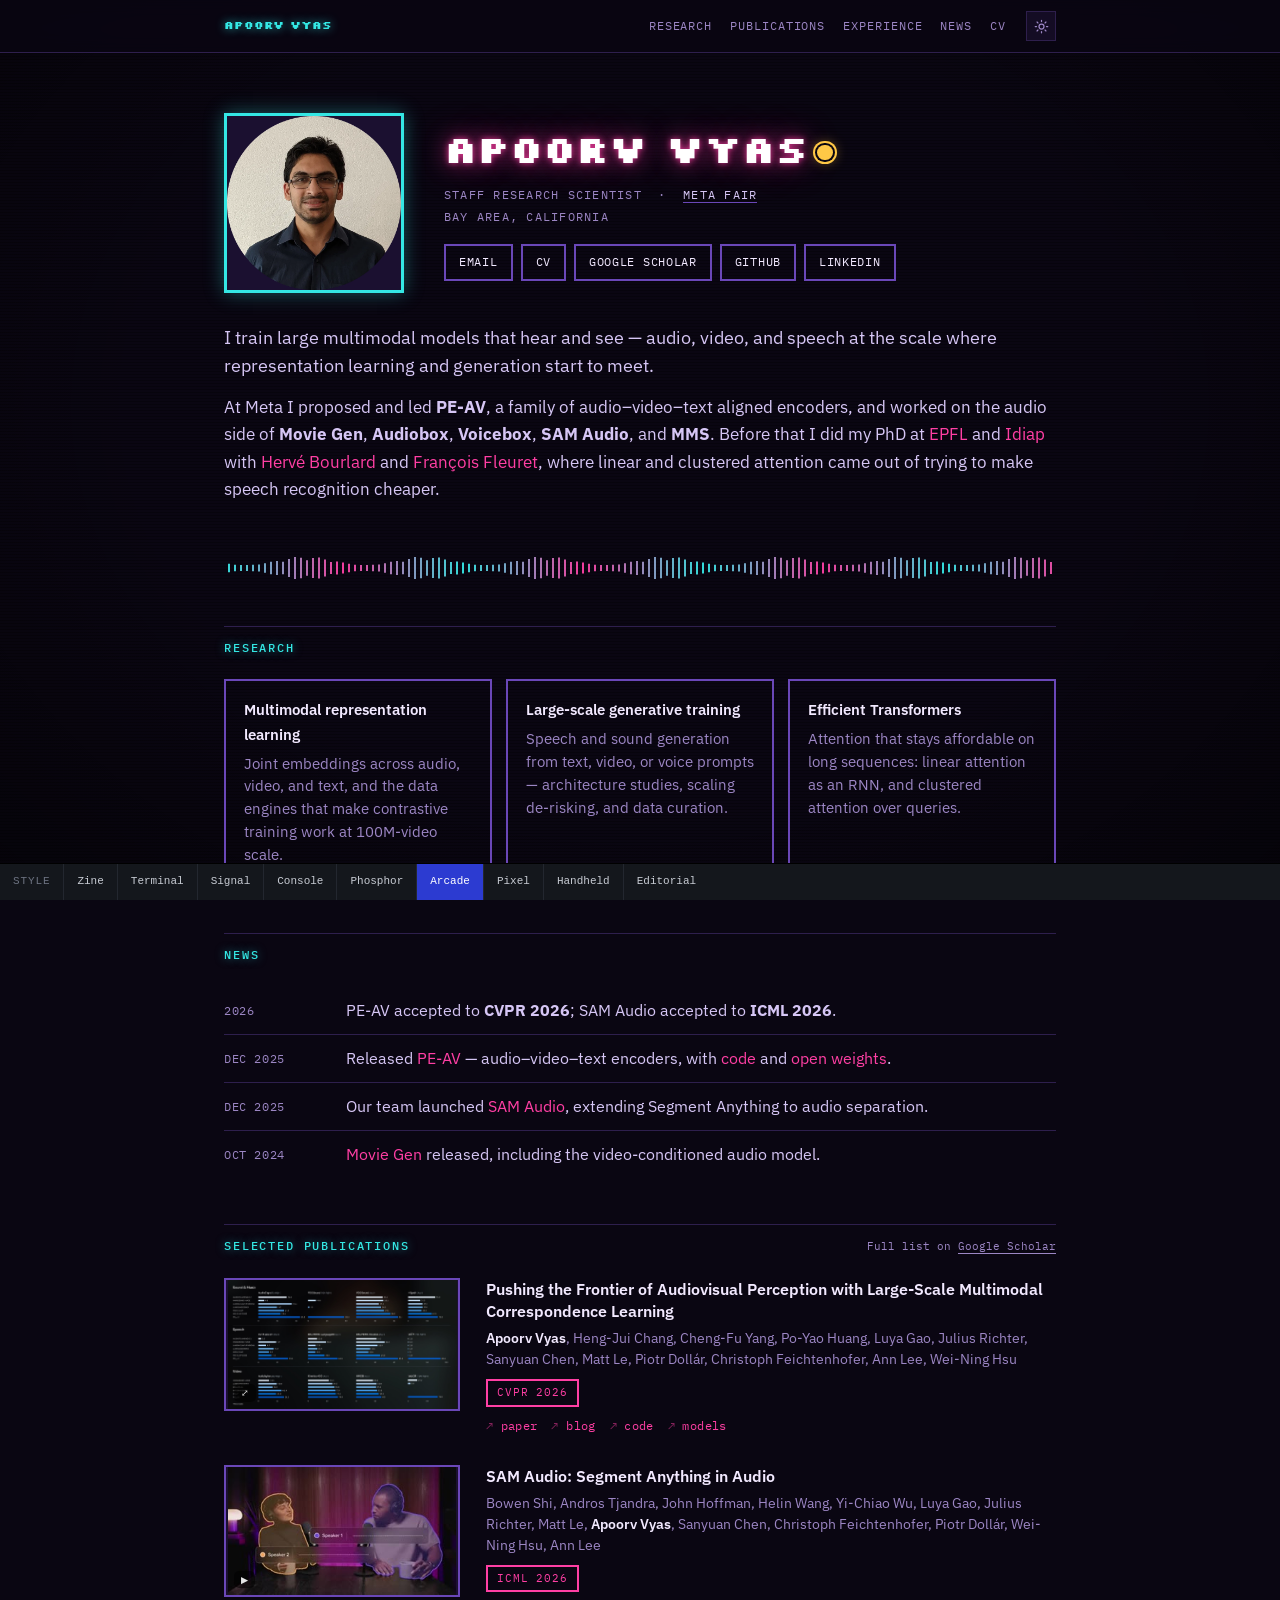
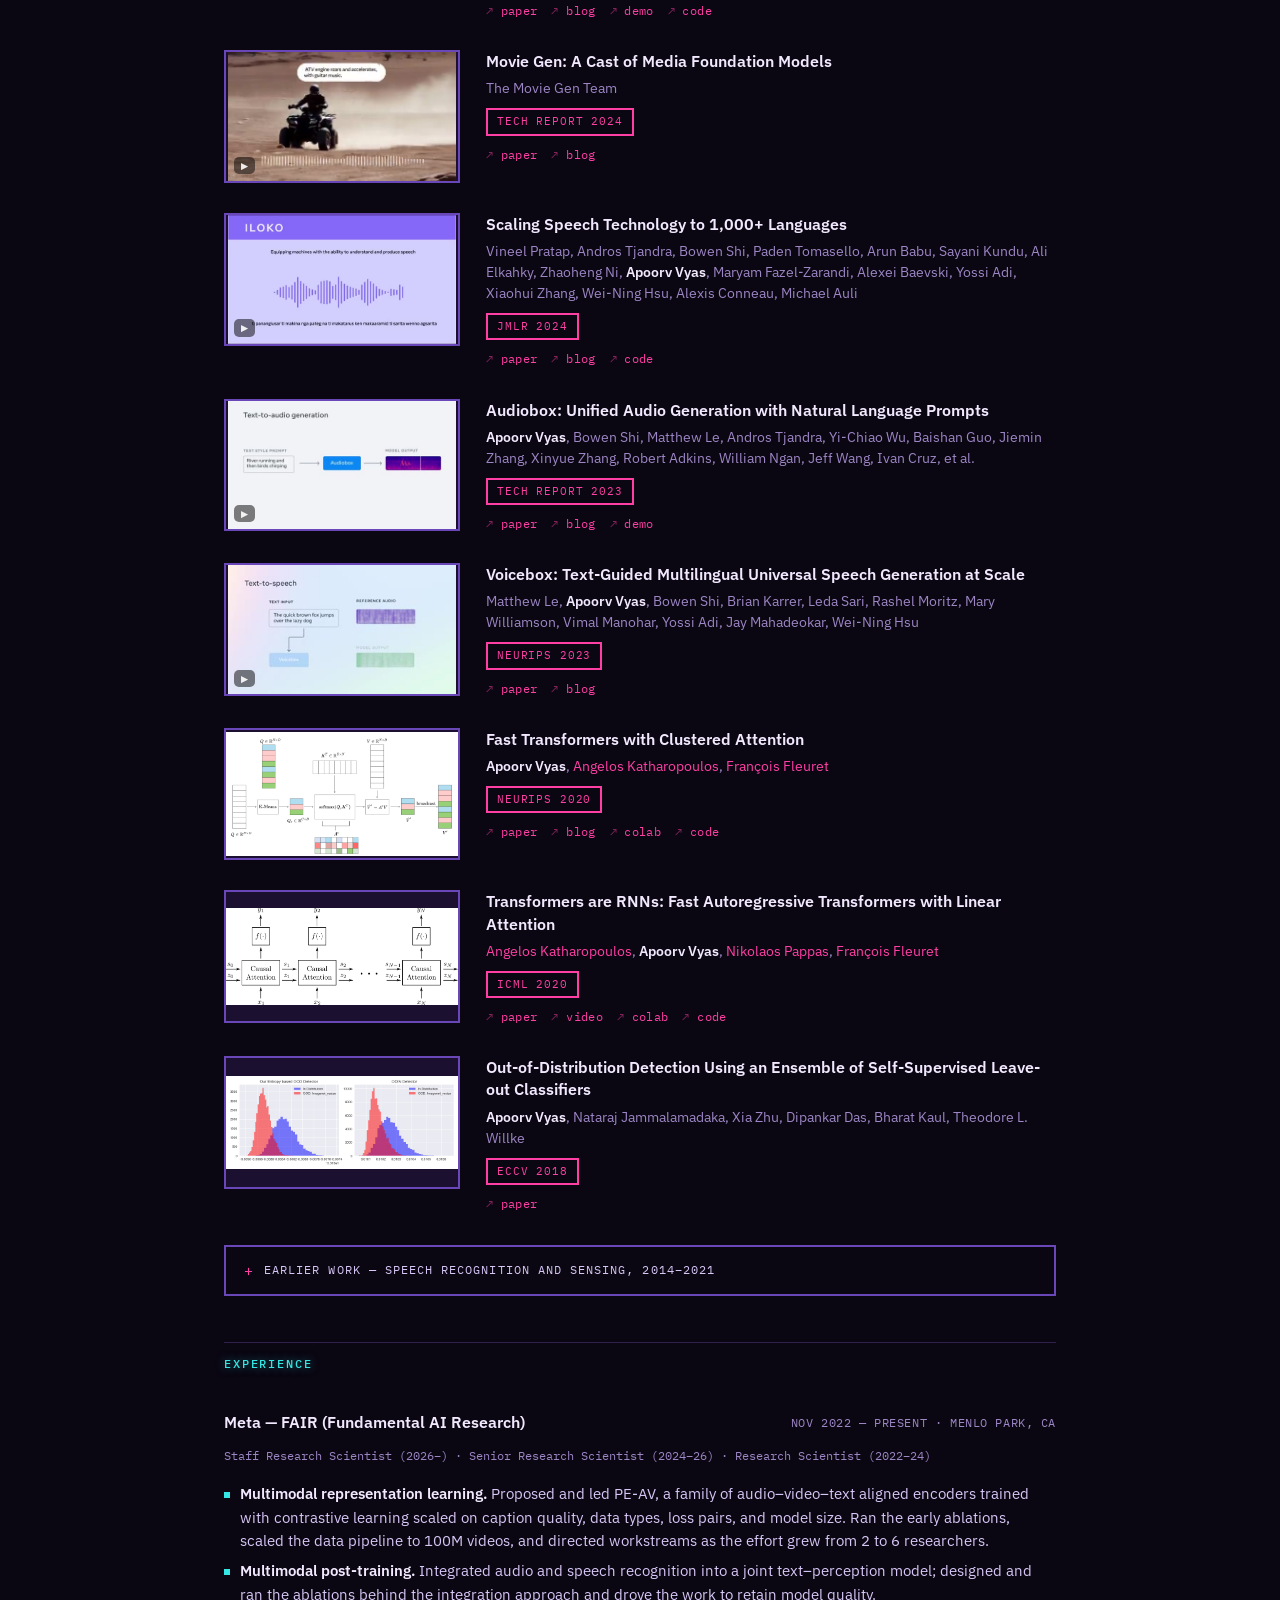
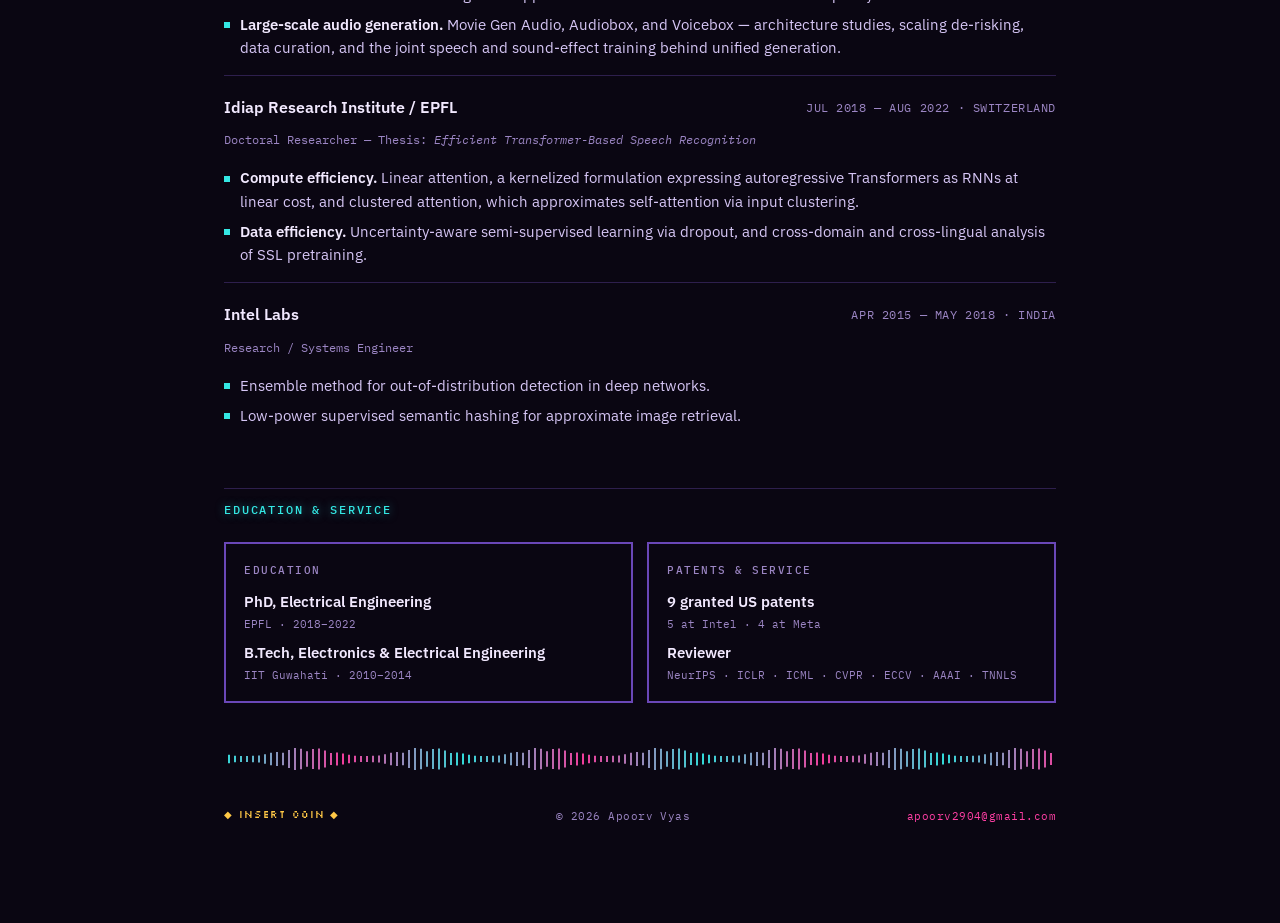
==== commit 3a4ec31c: "update for mobile" ====
--- a/preview-arcade.html
+++ b/preview-arcade.html
@@ -58,7 +58,7 @@
     <a class="nav-name" href="#top">Apoorv&nbsp;Vyas</a>
     <div class="nav-links">
       <a href="#research">Research</a>
-      <a href="#publications">Publications</a>
+      <a href="#publications" class="nav-opt-sm">Publications</a>
       <a href="#experience" class="nav-opt">Experience</a>
       <a href="#news" class="nav-opt">News</a>
       <a href="data/Apoorv_Vyas_CV.pdf">CV</a>
@@ -475,7 +475,7 @@
       <div class="earlier-body">
 
         <article class="pub-sm">
-          <div class="pub-media"><img src="images/wav2vec2.JPG" alt="" loading="lazy"></div>
+          <div class="pub-media"><img src="images/wav2vec2.jpg" alt="" loading="lazy"></div>
           <div>
             <h3 class="pub-title">
               <a href="https://arxiv.org/abs/2104.02558">Comparing CTC and LFMMI for
@@ -490,7 +490,7 @@
         </article>
 
         <article class="pub-sm">
-          <div class="pub-media"><img src="images/arxiv_2020_lfmmi.JPG" alt="" loading="lazy"></div>
+          <div class="pub-media"><img src="images/arxiv_2020_lfmmi.jpg" alt="" loading="lazy"></div>
           <div>
             <h3 class="pub-title">
               <a href="https://arxiv.org/abs/2012.14252">Lattice-Free MMI Adaptation of
@@ -784,6 +784,6 @@
 }
 </script>
 
-<div class="abbar"><b>Style</b><a href="preview-zine.html">Zine</a><a href="preview-terminal.html">Terminal</a><a href="preview-signal.html">Signal</a><a href="preview-console.html">Console</a><a href="preview-phosphor.html">Phosphor</a><a href="preview-arcade.html" class="on">Arcade</a><a href="preview-pixel.html">Pixel</a><a href="preview-handheld.html">Handheld</a><a href="preview-editorial.html">Editorial</a><em>CRT cabinet</em></div>
+<div class="abbar"><b>Style</b><a href="preview-zine.html">Zine</a><a href="preview-terminal.html">Terminal</a><a href="preview-signal.html">Signal</a><a href="preview-console.html">Console</a><a href="preview-phosphor.html">Phosphor</a><a href="preview-arcade.html" class="on">Arcade</a><a href="preview-pixel.html">Pixel</a><a href="preview-handheld.html">Handheld</a><a href="preview-editorial.html">Editorial</a></div>
 </body>
 </html>
--- a/style.css
+++ b/style.css
@@ -136,7 +136,7 @@
   display: flex;
   align-items: center;
   gap: 20px;
-  height: 52px;
+  min-height: 52px;   /* not height: anything taller would be clipped */
 }
 
 .nav-name {
@@ -157,6 +157,7 @@
 }
 
 .nav-links a {
+  white-space: nowrap;
   font-family: var(--font-mono);
   font-size: 0.72rem;
   letter-spacing: 0.08em;
@@ -189,9 +190,28 @@
   html:not([data-theme="light"]) .theme-btn .icon-light { display: none; }
 }
 
-@media (max-width: 640px) {
+@media (max-width: 720px) {
   .nav-links .nav-opt { display: none; }
   .nav-links { gap: 14px; }
+}
+
+/* Below ~430px the name, five links and the toggle no longer fit on one line,
+   and the links do not wrap — so the navbar would run off the screen. Drop the
+   longest label; Research and CV are the two worth keeping. */
+@media (max-width: 620px) {
+  .nav-links .nav-opt-sm { display: none; }
+}
+
+/* Last resort: if a label set is still too wide on some device I cannot test,
+   the row scrolls rather than clipping. Nothing is ever cut off. */
+@media (max-width: 760px) {
+  .nav-links {
+    min-width: 0;
+    overflow-x: auto;
+    scrollbar-width: none;
+    -ms-overflow-style: none;
+  }
+  .nav-links::-webkit-scrollbar { display: none; }
 }
 
 /* --------------------------------------------------------------- hero ---- */
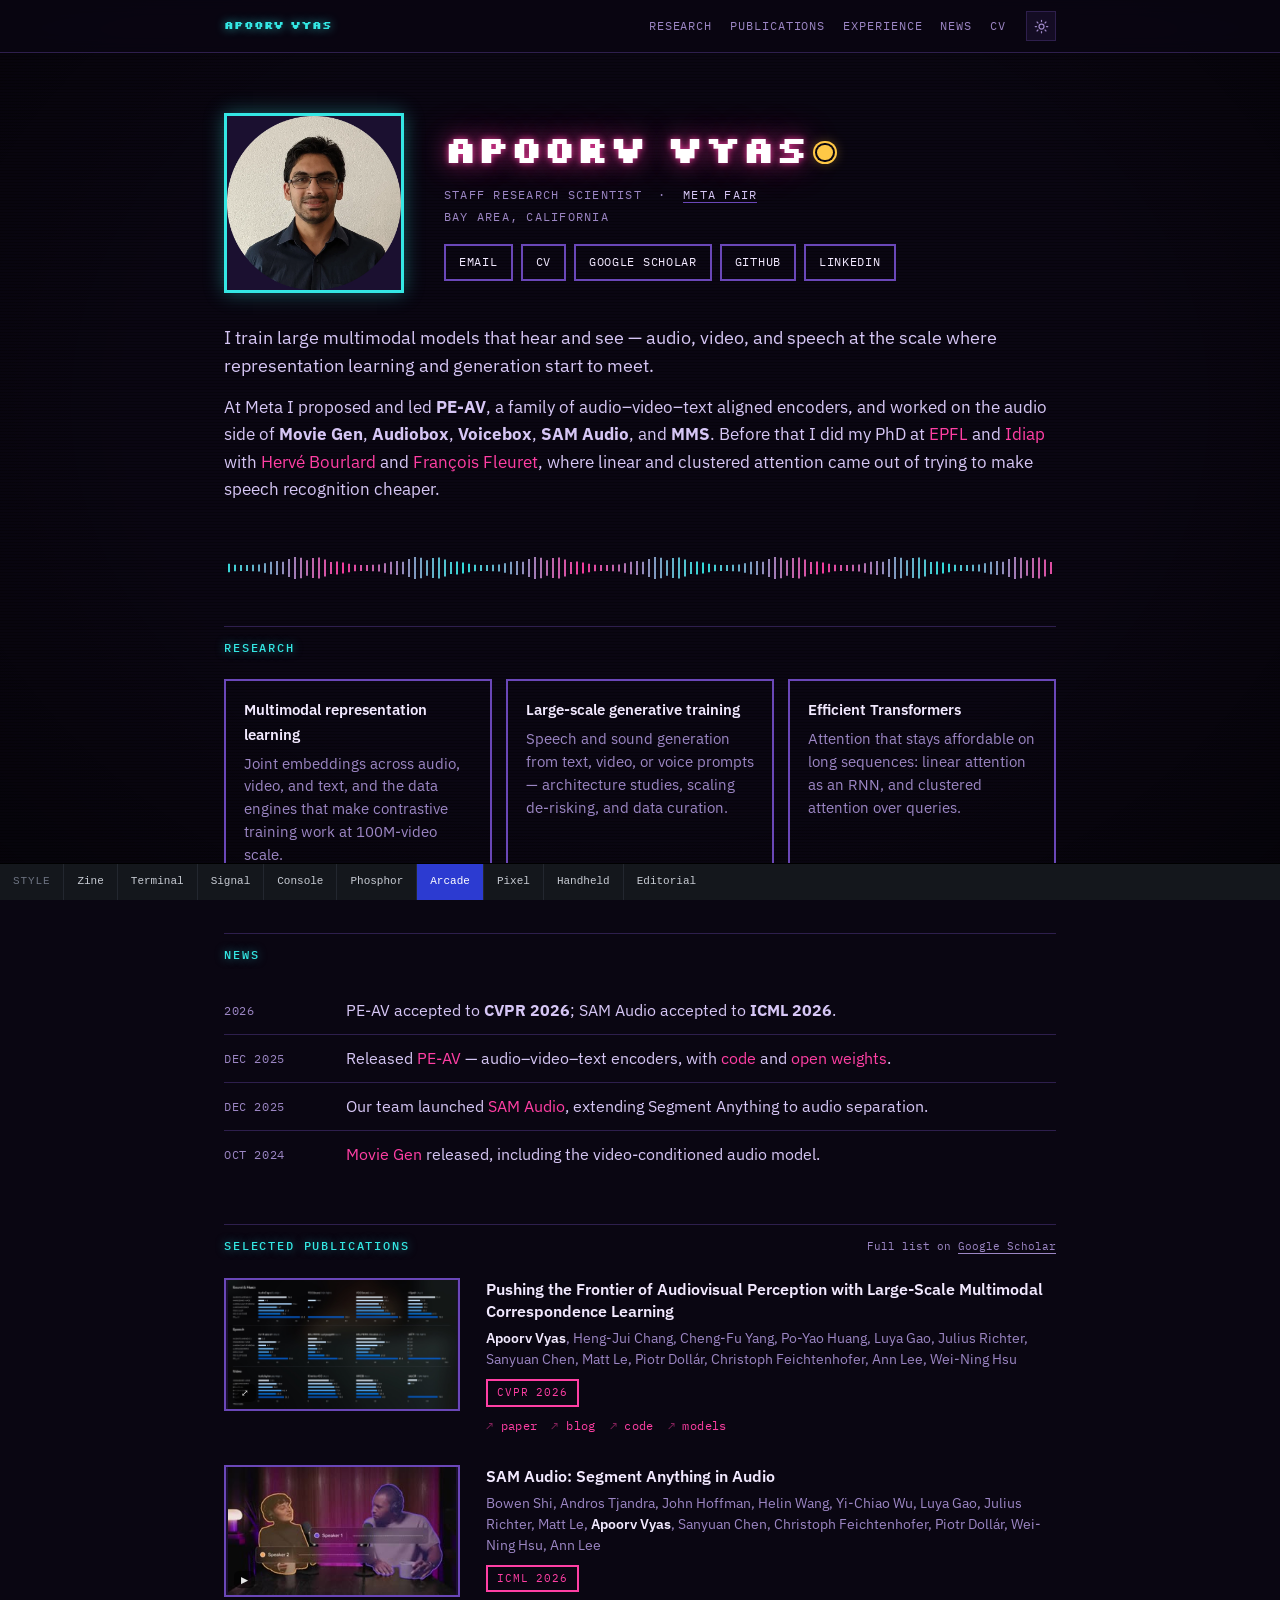
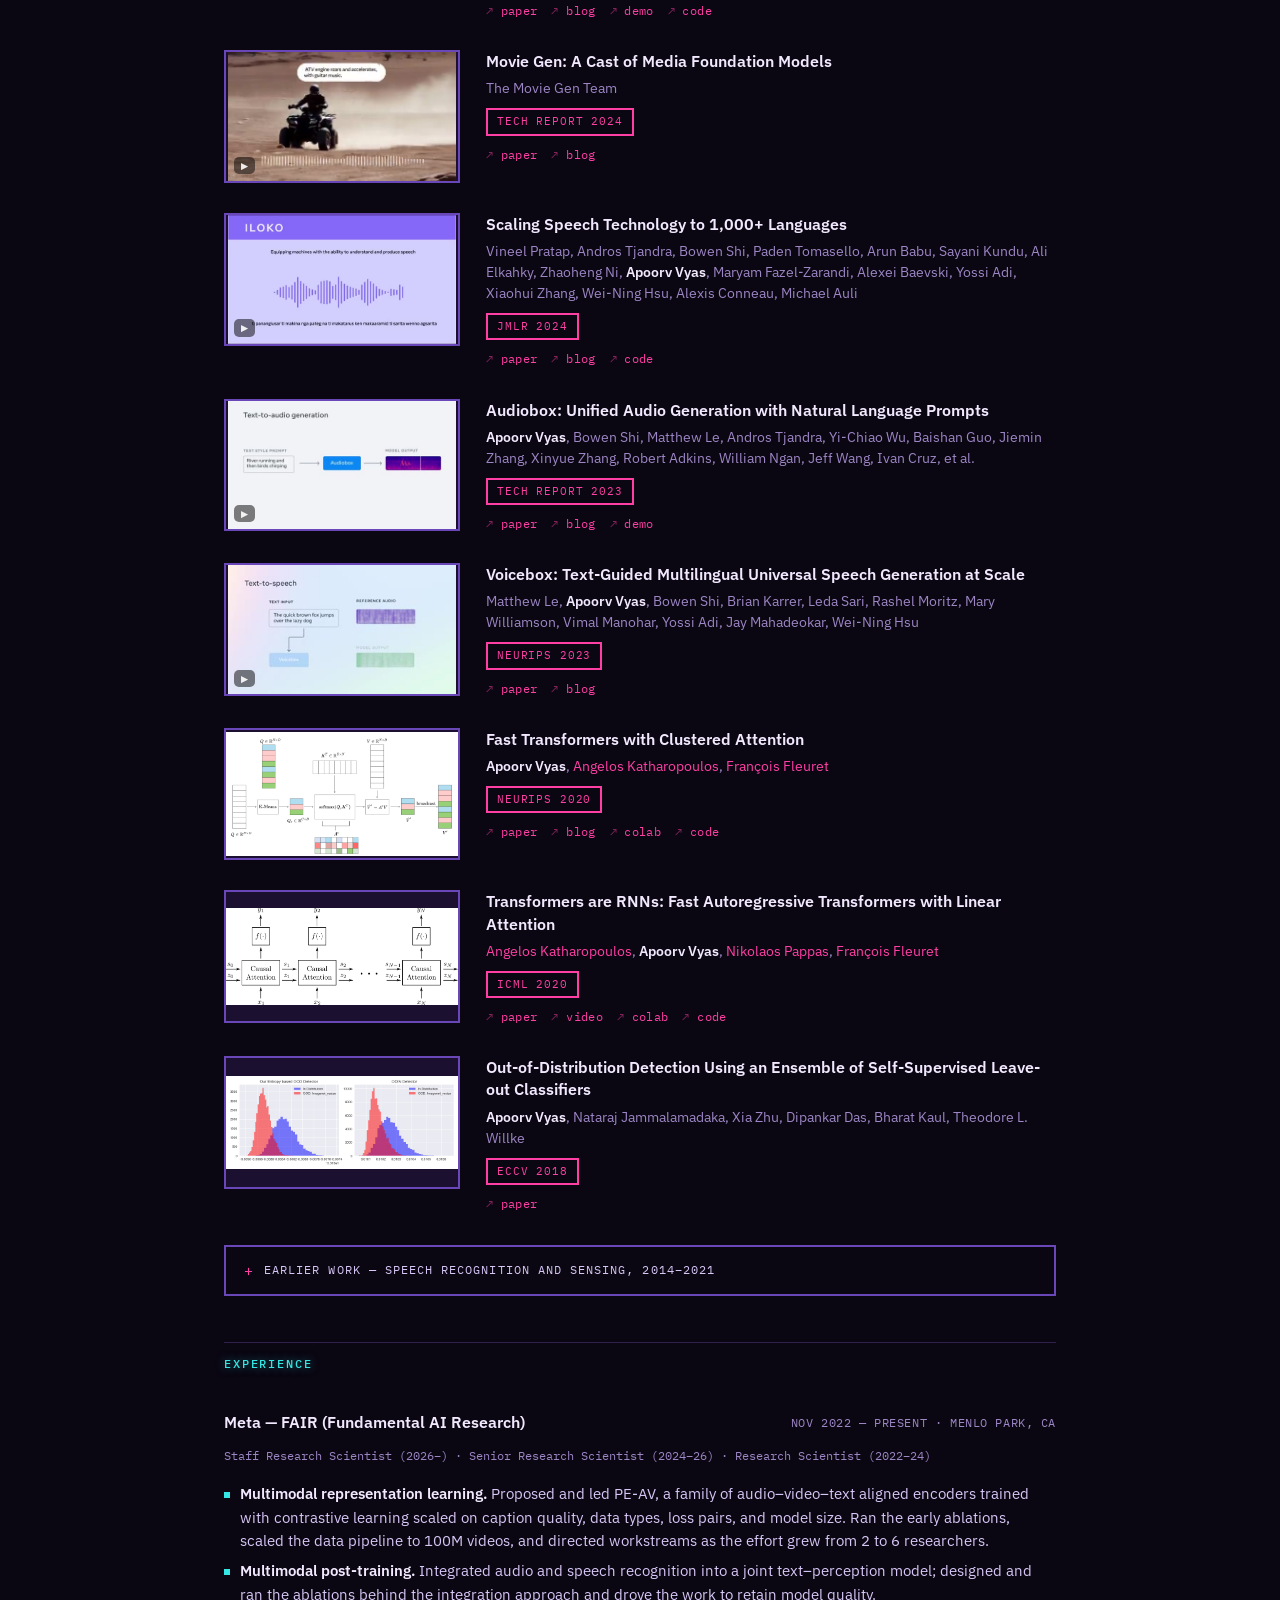
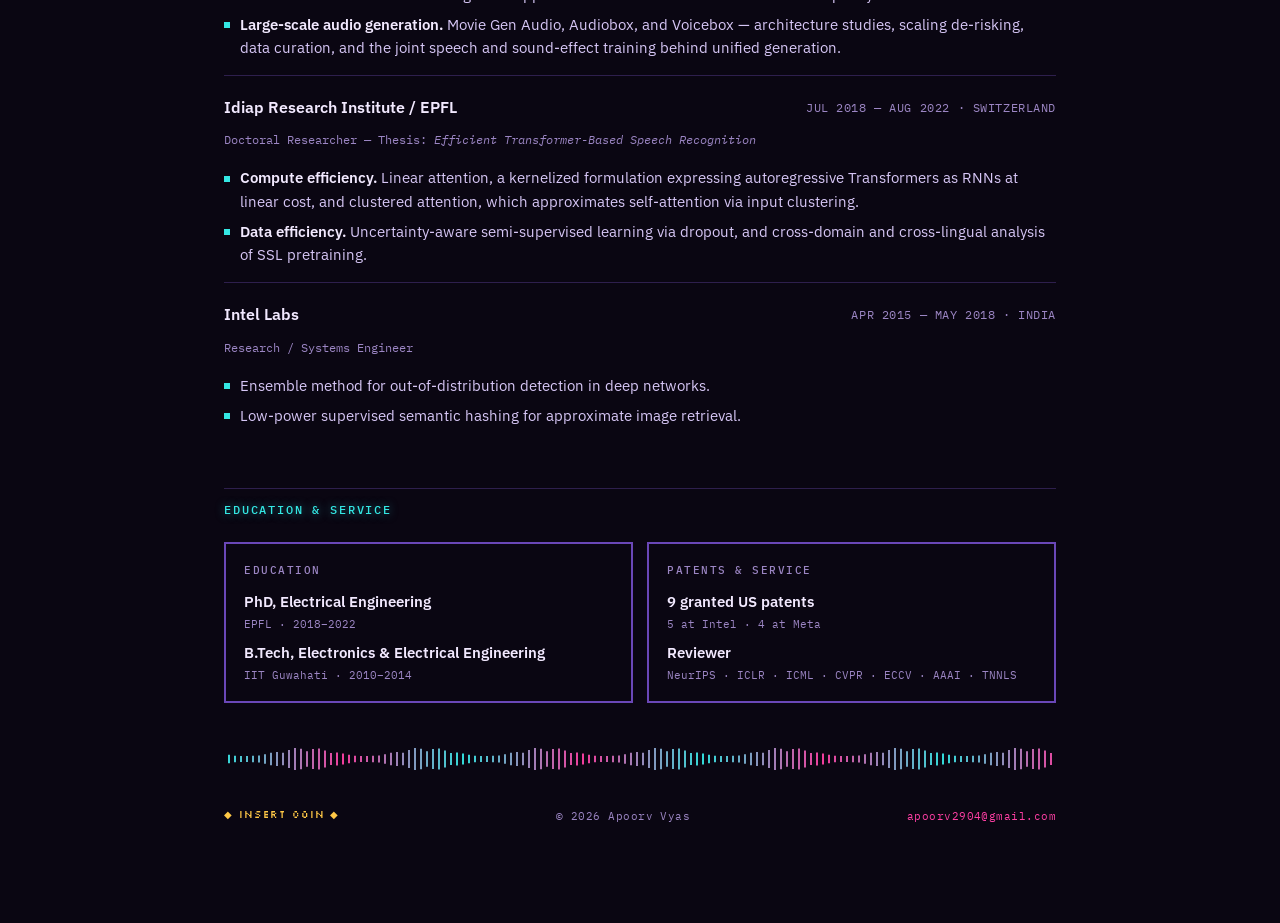
==== commit eb0b1103: "mobbile" ====
--- a/preview-arcade.html
+++ b/preview-arcade.html
@@ -45,7 +45,6 @@
   .abbar a{padding:9px 13px;color:#C7CBD3;text-decoration:none;border-left:1px solid #23272F;white-space:nowrap}
   .abbar a:hover{background:#1D222A;color:#fff}
   .abbar a.on{background:#2C3BD1;color:#fff}
-  .abbar em{padding:9px 14px;font-style:normal;color:#5A606B;white-space:nowrap}
   body{padding-bottom:42px}
 </style>
 </head>
@@ -55,7 +54,7 @@
 
 <nav class="nav">
   <div class="wrap nav-inner">
-    <a class="nav-name" href="#top">Apoorv&nbsp;Vyas</a>
+    <a class="nav-name" href="#top">Apoorv<span class="nav-surname">&nbsp;Vyas</span></a>
     <div class="nav-links">
       <a href="#research">Research</a>
       <a href="#publications" class="nav-opt-sm">Publications</a>
--- a/style.css
+++ b/style.css
@@ -198,7 +198,18 @@
 /* Below ~430px the name, five links and the toggle no longer fit on one line,
    and the links do not wrap — so the navbar would run off the screen. Drop the
    longest label; Research and CV are the two worth keeping. */
+/* Phones keep the name but lose the surname — it is in the hero one line
+   down, and the ~48px it frees is what Publications needs. Keeping the name
+   visible also matters because konami.js uses five taps on it as its touch
+   trigger; hiding it would kill the easter egg on mobile. */
 @media (max-width: 620px) {
+  .nav-surname { display: none; }
+  .nav-inner { gap: 14px; }
+  .nav-links { gap: 12px; }
+}
+
+/* Only on genuinely tiny screens does Publications have to go. */
+@media (max-width: 360px) {
   .nav-links .nav-opt-sm { display: none; }
 }
 
